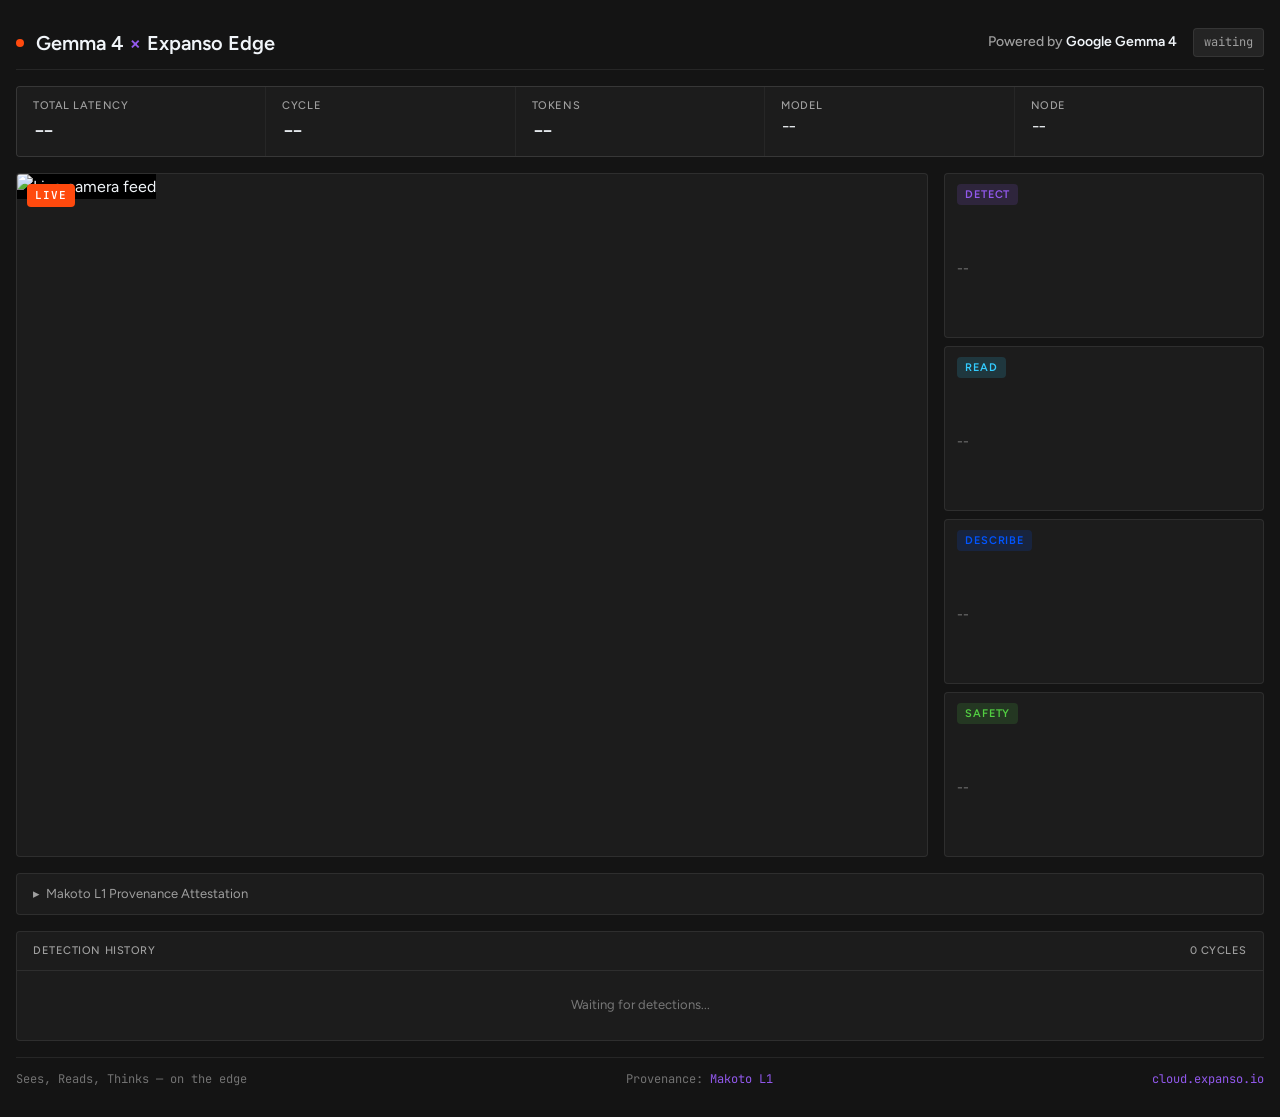
==== web/static/index.html @ 95960b2f "Restore 300ms frontend refresh — server-side 2 FPS is the throttle" ====
<!DOCTYPE html>
<html lang="en">
<head>
  <meta charset="UTF-8">
  <meta name="viewport" content="width=device-width, initial-scale=1.0">
  <title>Gemma 4 × Expanso Edge</title>
  <link rel="preconnect" href="https://fonts.googleapis.com">
  <link rel="preconnect" href="https://fonts.gstatic.com" crossorigin>
  <link href="https://fonts.googleapis.com/css2?family=Figtree:wght@400;500;600&family=JetBrains+Mono:wght@400;500&display=swap" rel="stylesheet" media="print" onload="this.media='all'">
  <style>
    *, *::before, *::after { box-sizing: border-box; margin: 0; padding: 0; }

    :root {
      --bg-base: #141414;
      --bg-surface: #1c1c1c;
      --bg-elevated: #242424;
      --border: rgba(255,255,255,0.08);
      --border-active: rgba(255,255,255,0.15);
      --text-primary: #f1f5f9;
      --text-secondary: #9f9f9f;
      --text-dim: rgba(255,255,255,0.4);
      --violet: #9259ED;
      --violet-dim: rgba(146,89,237,0.15);
      --blue: #0055FF;
      --blue-dim: rgba(0,85,255,0.15);
      --ice: #33CCFF;
      --ice-dim: rgba(51,204,255,0.15);
      --green: #52CD42;
      --green-dim: rgba(82,205,66,0.15);
      --red: #FF4A0E;
      --red-dim: rgba(255,74,14,0.15);
      --orange: #ff9f0a;
      --radius: 4px;
      --font-sans: 'Figtree', system-ui, sans-serif;
      --font-mono: 'JetBrains Mono', ui-monospace, monospace;
    }

    html { font-size: 16px; }
    body {
      font-family: var(--font-sans);
      background: var(--bg-base);
      color: var(--text-primary);
      line-height: 1.6;
      min-height: 100vh;
    }

    .shell {
      max-width: 1280px;
      margin: 0 auto;
      padding: 16px;
    }

    /* ── Header ────────────────────────── */
    .header {
      display: flex;
      align-items: center;
      justify-content: space-between;
      padding: 12px 0;
      border-bottom: 1px solid var(--border);
      margin-bottom: 16px;
    }

    .header-left {
      display: flex;
      align-items: center;
      gap: 12px;
    }

    .status-dot {
      width: 8px;
      height: 8px;
      border-radius: 50%;
      background: var(--text-dim);
      flex-shrink: 0;
    }
    .status-dot.active { background: var(--green); }
    .status-dot.error { background: var(--red); }

    .header-left h1 {
      font-size: 20px;
      font-weight: 600;
      line-height: 1.3;
    }
    .header-left h1 span { color: var(--violet); }

    .header-right {
      display: flex;
      align-items: center;
      gap: 16px;
    }

    .gemma-brand {
      font-family: var(--font-sans);
      font-size: 14px;
      font-weight: 500;
      color: var(--text-secondary);
    }
    .gemma-brand strong {
      color: var(--text-primary);
      font-weight: 600;
    }

    .cycle-badge {
      font-family: var(--font-mono);
      font-size: 12px;
      color: var(--text-secondary);
      background: var(--bg-elevated);
      padding: 4px 10px;
      border-radius: var(--radius);
      border: 1px solid var(--border);
    }

    /* ── Metrics Bar ───────────────────── */
    .metrics {
      display: grid;
      grid-template-columns: repeat(5, 1fr);
      gap: 1px;
      background: var(--border);
      border: 1px solid var(--border);
      border-radius: var(--radius);
      margin-bottom: 16px;
      overflow: hidden;
    }

    .metric {
      background: var(--bg-surface);
      padding: 10px 16px;
    }

    .metric-label {
      font-size: 11px;
      font-weight: 500;
      text-transform: uppercase;
      letter-spacing: 0.05em;
      color: var(--text-secondary);
      margin-bottom: 2px;
    }

    .metric-value {
      font-family: var(--font-mono);
      font-size: 18px;
      font-weight: 500;
      color: var(--text-primary);
    }

    /* ── Live View ──────────────────────── */
    .live-view {
      display: grid;
      grid-template-columns: 1fr 320px;
      gap: 16px;
    }

    @media (max-width: 900px) {
      .live-view { grid-template-columns: 1fr; }
    }

    .live-camera {
      position: relative;
      background: var(--bg-surface);
      border: 1px solid var(--border);
      border-radius: var(--radius);
      overflow: hidden;
      aspect-ratio: 4/3;
    }

    .live-camera img {
      width: 100%;
      height: 100%;
      object-fit: contain;
      background: #000;
    }

    .live-badge {
      position: absolute;
      top: 10px;
      left: 10px;
      font-family: var(--font-mono);
      font-size: 11px;
      font-weight: 600;
      letter-spacing: 0.08em;
      padding: 3px 8px;
      border-radius: var(--radius);
      background: var(--red);
      color: #fff;
      animation: pulse-rec 1.5s ease-in-out infinite;
    }

    .overlay-strip {
      display: flex;
      flex-direction: column;
      gap: 8px;
    }

    .overlay-card {
      background: var(--bg-surface);
      border: 1px solid var(--border);
      border-radius: var(--radius);
      padding: 10px 12px;
      transition: border-color 100ms;
      flex: 1;
      min-height: 0;
      display: flex;
      flex-direction: column;
    }
    .overlay-card.fresh { border-color: var(--border-active); }

    .overlay-header {
      display: flex;
      align-items: center;
      justify-content: space-between;
      margin-bottom: 6px;
    }

    .overlay-body {
      flex: 1;
      display: flex;
      align-items: center;
      overflow: hidden;
    }

    @media (max-width: 768px) {
      .metrics { grid-template-columns: repeat(3, 1fr); }
    }

    .mode-tag {
      font-size: 11px;
      font-weight: 600;
      text-transform: uppercase;
      letter-spacing: 0.08em;
      padding: 2px 8px;
      border-radius: var(--radius);
    }
    .mode-tag.detect { background: var(--violet-dim); color: var(--violet); }
    .mode-tag.read { background: var(--ice-dim); color: var(--ice); }
    .mode-tag.describe { background: var(--blue-dim); color: var(--blue); }
    .mode-tag.safety-safe { background: var(--green-dim); color: var(--green); }
    .mode-tag.safety-alert { background: var(--red-dim); color: var(--red); }

    .mode-meta {
      font-family: var(--font-mono);
      font-size: 11px;
      color: var(--text-dim);
    }

    .mode-card-body {
      padding: 16px;
      min-height: 100px;
      display: flex;
      flex-direction: column;
      justify-content: center;
    }

    /* ── DETECT card ───────────────────── */
    .label-badges {
      display: flex;
      flex-wrap: wrap;
      gap: 8px;
    }
    .label-badge {
      font-family: var(--font-mono);
      font-size: 14px;
      font-weight: 500;
      padding: 4px 12px;
      border-radius: var(--radius);
      background: var(--violet-dim);
      color: var(--violet);
    }

    /* ── READ card ─────────────────────── */
    .read-text {
      font-family: var(--font-mono);
      font-size: 18px;
      font-weight: 500;
      line-height: 1.6;
      color: var(--ice);
    }
    .read-text .line {
      display: block;
      padding: 2px 0;
    }

    /* ── DESCRIBE card ─────────────────── */
    .describe-text {
      font-size: 18px;
      font-weight: 400;
      line-height: 1.6;
      color: var(--text-primary);
    }

    /* ── SAFETY card ───────────────────── */
    .safety-indicator {
      text-align: center;
    }

    .safety-status {
      font-size: 28px;
      font-weight: 600;
      letter-spacing: 0.05em;
      margin-bottom: 12px;
    }
    .safety-status.safe { color: var(--green); }
    .safety-status.alert { color: var(--red); }

    .risk-meter {
      display: flex;
      gap: 4px;
      justify-content: center;
      margin-bottom: 8px;
    }
    .risk-segment {
      width: 40px;
      height: 8px;
      border-radius: 2px;
      background: var(--bg-elevated);
    }
    .risk-segment.filled-1 { background: var(--green); }
    .risk-segment.filled-2 { background: #8cd442; }
    .risk-segment.filled-3 { background: var(--orange); }
    .risk-segment.filled-4 { background: #ff6a0e; }
    .risk-segment.filled-5 { background: var(--red); }

    .safety-detail {
      font-size: 13px;
      color: var(--text-secondary);
      margin-top: 4px;
    }

    /* ── Skeleton Loading ──────────────── */
    .skeleton {
      background: var(--bg-elevated);
      border-radius: var(--radius);
      animation: pulse 1.5s ease-in-out infinite;
    }
    @keyframes pulse {
      0%, 100% { opacity: 0.4; }
      50% { opacity: 0.8; }
    }
    .skeleton-line { height: 14px; margin-bottom: 8px; }
    .skeleton-line.w60 { width: 60%; }
    .skeleton-line.w80 { width: 80%; }
    .skeleton-line.w40 { width: 40%; }

    .placeholder-text {
      color: var(--text-dim);
      font-size: 14px;
    }

    /* ── Attestation ───────────────────── */
    .attestation-bar {
      margin-top: 16px;
      background: var(--bg-surface);
      border: 1px solid var(--border);
      border-radius: var(--radius);
      overflow: hidden;
    }
    .attestation-toggle {
      font-size: 13px;
      color: var(--text-secondary);
      cursor: pointer;
      padding: 10px 16px;
      display: flex;
      align-items: center;
      gap: 6px;
      user-select: none;
    }
    .attestation-toggle:hover { color: var(--text-primary); }
    .attestation-toggle .arrow { transition: transform 100ms; }
    .attestation-toggle.open .arrow { transform: rotate(90deg); }

    .attestation-body {
      display: none;
      border-top: 1px solid var(--border);
    }
    .attestation-body.open { display: block; }

    .json-output {
      font-family: var(--font-mono);
      font-size: 12px;
      line-height: 1.5;
      color: var(--text-primary);
      white-space: pre-wrap;
      word-break: break-all;
      overflow: hidden;
      padding: 12px 16px;
    }
    .json-output .key { color: var(--ice); }
    .json-output .string { color: var(--green); }
    .json-output .number { color: var(--orange); }
    .json-output .boolean { color: var(--violet); }
    .json-output .null { color: var(--text-dim); }

    /* ── History ────────────────────────── */
    .history { margin-top: 16px; }
    .history-card {
      background: var(--bg-surface);
      border: 1px solid var(--border);
      border-radius: var(--radius);
      overflow: hidden;
    }
    .history-header {
      display: flex; align-items: center; justify-content: space-between;
      padding: 10px 16px; border-bottom: 1px solid var(--border);
    }
    .history-header span {
      font-size: 11px; font-weight: 500; text-transform: uppercase;
      letter-spacing: 0.05em; color: var(--text-secondary);
    }
    .history-list { overflow: hidden; }
    .history-row {
      display: grid; grid-template-columns: 80px 1fr 1fr 80px;
      gap: 8px; padding: 8px 16px; border-bottom: 1px solid var(--border);
      font-family: var(--font-mono); font-size: 12px; align-items: center;
    }
    .history-row:hover { background: var(--bg-elevated); }
    .history-row .time { color: var(--text-dim); }
    .history-row .labels { color: var(--violet); }
    .history-row .desc { color: var(--text-secondary); overflow: hidden; text-overflow: ellipsis; white-space: nowrap; }
    .history-row .ms { color: var(--text-dim); text-align: right; }
    .history-empty { padding: 24px; text-align: center; color: var(--text-dim); font-size: 13px; }

    /* ── Footer ─────────────────────────── */
    .footer {
      padding: 12px 0;
      margin-top: 16px;
      border-top: 1px solid var(--border);
      display: flex;
      justify-content: space-between;
      align-items: center;
      font-size: 12px;
      color: var(--text-dim);
      font-family: var(--font-mono);
    }
    .footer a {
      color: var(--violet);
      text-decoration: none;
    }
    .footer a:hover { text-decoration: underline; }
  </style>
</head>
<body>
  <div class="shell">

    <!-- Header -->
    <header class="header">
      <div class="header-left">
        <div class="status-dot" id="statusDot"></div>
        <h1>Gemma 4 <span>×</span> Expanso Edge</h1>
      </div>
      <div class="header-right">
        <span class="gemma-brand">Powered by <strong>Google Gemma 4</strong></span>
        <span class="cycle-badge" id="cycleBadge">waiting</span>
      </div>
    </header>

    <!-- Metrics Bar -->
    <div class="metrics">
      <div class="metric">
        <div class="metric-label">Total Latency</div>
        <div class="metric-value" id="metricTotal">--</div>
      </div>
      <div class="metric">
        <div class="metric-label">Cycle</div>
        <div class="metric-value" id="metricCycle">--</div>
      </div>
      <div class="metric">
        <div class="metric-label">Tokens</div>
        <div class="metric-value" id="metricTokens">--</div>
      </div>
      <div class="metric">
        <div class="metric-label">Model</div>
        <div class="metric-value" id="metricModel" style="font-size:13px">--</div>
      </div>
      <div class="metric">
        <div class="metric-label">Node</div>
        <div class="metric-value" id="metricNode" style="font-size:13px">--</div>
      </div>
    </div>

    <!-- Live View: Camera + Overlay -->
    <div class="live-view">
      <div class="live-camera">
        <img id="liveImg" alt="Live camera feed" src="/api/snapshot">
        <div class="live-badge">LIVE</div>
      </div>
      <div class="overlay-strip">
        <div class="overlay-card" id="cardDetect">
          <div class="overlay-header"><span class="mode-tag detect">Detect</span> <span class="mode-meta" id="metaDetect"></span></div>
          <div class="overlay-body" id="bodyDetect"><span class="placeholder-text">--</span></div>
        </div>
        <div class="overlay-card" id="cardRead">
          <div class="overlay-header"><span class="mode-tag read">Read</span> <span class="mode-meta" id="metaRead"></span></div>
          <div class="overlay-body" id="bodyRead"><span class="placeholder-text">--</span></div>
        </div>
        <div class="overlay-card" id="cardDescribe">
          <div class="overlay-header"><span class="mode-tag describe">Describe</span> <span class="mode-meta" id="metaDescribe"></span></div>
          <div class="overlay-body" id="bodyDescribe"><span class="placeholder-text">--</span></div>
        </div>
        <div class="overlay-card" id="cardSafety">
          <div class="overlay-header"><span class="mode-tag safety-safe" id="tagSafety">Safety</span> <span class="mode-meta" id="metaSafety"></span></div>
          <div class="overlay-body" id="bodySafety"><span class="placeholder-text">--</span></div>
        </div>
      </div>
    </div>

    <!-- Attestation -->
    <div class="attestation-bar">
      <div class="attestation-toggle" id="attestationToggle" onclick="toggleAttestation()">
        <span class="arrow">▸</span> Makoto L1 Provenance Attestation
      </div>
      <div class="attestation-body" id="attestationBody">
        <div class="json-output" id="attestationJson"></div>
      </div>
    </div>

    <!-- History -->
    <div class="history">
      <div class="history-card">
        <div class="history-header">
          <span>Detection History</span>
          <span id="historyCount">0 cycles</span>
        </div>
        <div class="history-list" id="historyList">
          <div class="history-empty">Waiting for detections...</div>
        </div>
      </div>
    </div>

    <!-- Footer -->
    <footer class="footer">
      <span>Sees, Reads, Thinks — on the edge</span>
      <span>Provenance: <a href="https://usemakoto.dev" target="_blank">Makoto L1</a></span>
      <span><a href="https://cloud.expanso.io" target="_blank">cloud.expanso.io</a></span>
    </footer>

  </div>

  <script>
    let cycleCount = 0;

    // ── SSE Connection ─────────────────────
    function connectSSE() {
      const es = new EventSource('/api/stream');

      es.onopen = () => {
        document.getElementById('statusDot').className = 'status-dot active';
      };

      es.onmessage = (e) => {
        try {
          const d = JSON.parse(e.data);
          if (d.mode === 'multi') handleMultiDetection(d);
        } catch (err) {
          console.error('Parse error:', err);
        }
      };

      es.onerror = () => {
        document.getElementById('statusDot').className = 'status-dot error';
        setTimeout(connectSSE, 3000);
      };
    }

    // ── Handle Multi-Modal Detection ───────
    function handleMultiDetection(d) {
      cycleCount++;

      // Metrics
      const totalSec = d.total_ms ? (d.total_ms / 1000).toFixed(1) + 's' : '--';
      document.getElementById('metricTotal').textContent = totalSec;
      document.getElementById('metricCycle').textContent = cycleCount;
      document.getElementById('metricTokens').textContent = d.total_tokens || '--';
      document.getElementById('metricModel').textContent = d.model || '--';
      document.getElementById('metricNode').textContent = d.node_id || '--';
      document.getElementById('cycleBadge').textContent = 'cycle ' + cycleCount;

      // DETECT card
      if (d.detect) {
        const labels = d.detect.labels || [];
        const el = document.getElementById('bodyDetect');
        if (labels.length > 0) {
          el.innerHTML = '<div class="label-badges">' +
            labels.map(l => '<span class="label-badge">' + esc(l) + '</span>').join('') +
            '</div>';
        } else {
          el.innerHTML = '<span class="placeholder-text">No objects detected</span>';
        }
        document.getElementById('metaDetect').textContent =
          (d.detect.ms / 1000).toFixed(1) + 's · ' + d.detect.tokens + ' tok';
        flash('cardDetect');
      }

      // READ card
      if (d.read_text) {
        const text = d.read_text.text || '';
        const el = document.getElementById('bodyRead');
        if (text && text.toLowerCase() !== 'none' && text.trim().length > 0) {
          const lines = text.split(',').map(t => t.trim()).filter(t => t.length > 0);
          el.innerHTML = '<div class="read-text">' +
            lines.map(l => '<span class="line">' + esc(l) + '</span>').join('') +
            '</div>';
        } else {
          el.innerHTML = '<span class="placeholder-text">No text detected</span>';
        }
        document.getElementById('metaRead').textContent =
          (d.read_text.ms / 1000).toFixed(1) + 's · ' + d.read_text.tokens + ' tok';
        flash('cardRead');
      }

      // DESCRIBE card
      if (d.describe) {
        const summary = d.describe.summary || '';
        const el = document.getElementById('bodyDescribe');
        if (summary.trim().length > 0) {
          el.innerHTML = '<div class="describe-text">' + esc(summary) + '</div>';
        } else {
          el.innerHTML = '<span class="placeholder-text">No description</span>';
        }
        document.getElementById('metaDescribe').textContent =
          (d.describe.ms / 1000).toFixed(1) + 's · ' + d.describe.tokens + ' tok';
        flash('cardDescribe');
      }

      // SAFETY card
      if (d.safety) {
        const safe = d.safety.safe;
        const risk = d.safety.risk || 1;
        const detail = d.safety.detail || '';
        const el = document.getElementById('bodySafety');
        const tag = document.getElementById('tagSafety');

        tag.className = 'mode-tag ' + (safe ? 'safety-safe' : 'safety-alert');

        let riskMeter = '<div class="risk-meter">';
        for (let i = 1; i <= 5; i++) {
          riskMeter += '<div class="risk-segment' + (i <= risk ? ' filled-' + i : '') + '"></div>';
        }
        riskMeter += '</div>';

        el.innerHTML =
          '<div class="safety-indicator">' +
            '<div class="safety-status ' + (safe ? 'safe' : 'alert') + '">' +
              (safe ? 'SAFE' : 'ALERT') +
            '</div>' +
            riskMeter +
            '<div class="safety-detail">risk: ' + risk + '/5' +
              ((!safe && detail) ? ' — ' + esc(detail) : '') +
            '</div>' +
          '</div>';

        document.getElementById('metaSafety').textContent =
          (d.safety.ms / 1000).toFixed(1) + 's · ' + d.safety.tokens + ' tok';
        flash('cardSafety');
      }

      // Attestation
      if (d.attestation) {
        document.getElementById('attestationJson').innerHTML =
          syntaxHighlight(JSON.stringify(d.attestation, null, 2));
      }

      // History
      addHistory(d);
    }

    function addHistory(d) {
      const list = document.getElementById('historyList');
      if (cycleCount === 1) list.innerHTML = '';

      const time = d.timestamp ? new Date(d.timestamp).toLocaleTimeString() : '--';
      const labels = (d.detect && d.detect.labels) ? d.detect.labels.join(', ') : '--';
      const desc = (d.describe && d.describe.summary) ? d.describe.summary : '--';
      const ms = d.total_ms ? (d.total_ms / 1000).toFixed(1) + 's' : '--';

      const row = document.createElement('div');
      row.className = 'history-row';
      row.innerHTML = '<span class="time">' + time + '</span>' +
        '<span class="labels">' + esc(labels) + '</span>' +
        '<span class="desc">' + esc(desc) + '</span>' +
        '<span class="ms">' + ms + '</span>';
      list.insertBefore(row, list.firstChild);
      while (list.children.length > 20) list.removeChild(list.lastChild);
      document.getElementById('historyCount').textContent = cycleCount + ' cycle' + (cycleCount !== 1 ? 's' : '');
    }

    // ── Helpers ─────────────────────────────
    function esc(s) {
      const d = document.createElement('div');
      d.textContent = s;
      return d.innerHTML;
    }

    function flash(id) {
      const el = document.getElementById(id);
      el.classList.add('fresh');
      setTimeout(() => el.classList.remove('fresh'), 1500);
    }

    function toggleAttestation() {
      document.getElementById('attestationToggle').classList.toggle('open');
      document.getElementById('attestationBody').classList.toggle('open');
    }

    function syntaxHighlight(json) {
      return json.replace(
        /("(\\u[a-zA-Z0-9]{4}|\\[^u]|[^\\"])*"(\s*:)?|\b(true|false|null)\b|-?\d+(?:\.\d*)?(?:[eE][+-]?\d+)?)/g,
        (match) => {
          let cls = 'number';
          if (/^"/.test(match)) {
            cls = /:$/.test(match) ? 'key' : 'string';
          } else if (/true|false/.test(match)) {
            cls = 'boolean';
          } else if (/null/.test(match)) {
            cls = 'null';
          }
          return '<span class="' + cls + '">' + match + '</span>';
        }
      );
    }

    // ── Live Camera Stream ────────────────
    // Use a new Image() to avoid flicker and detect failures
    function refreshLive() {
      const display = document.getElementById('liveImg');
      const tmp = new Image();
      tmp.onload = function() {
        display.src = tmp.src;
      };
      tmp.src = '/api/snapshot?t=' + Date.now();
    }

    // ── Init ───────────────────────────────
    connectSSE();
    setTimeout(() => {
      refreshLive();
      setInterval(refreshLive, 300);
    }, 1000);
  </script>
</body>
</html>
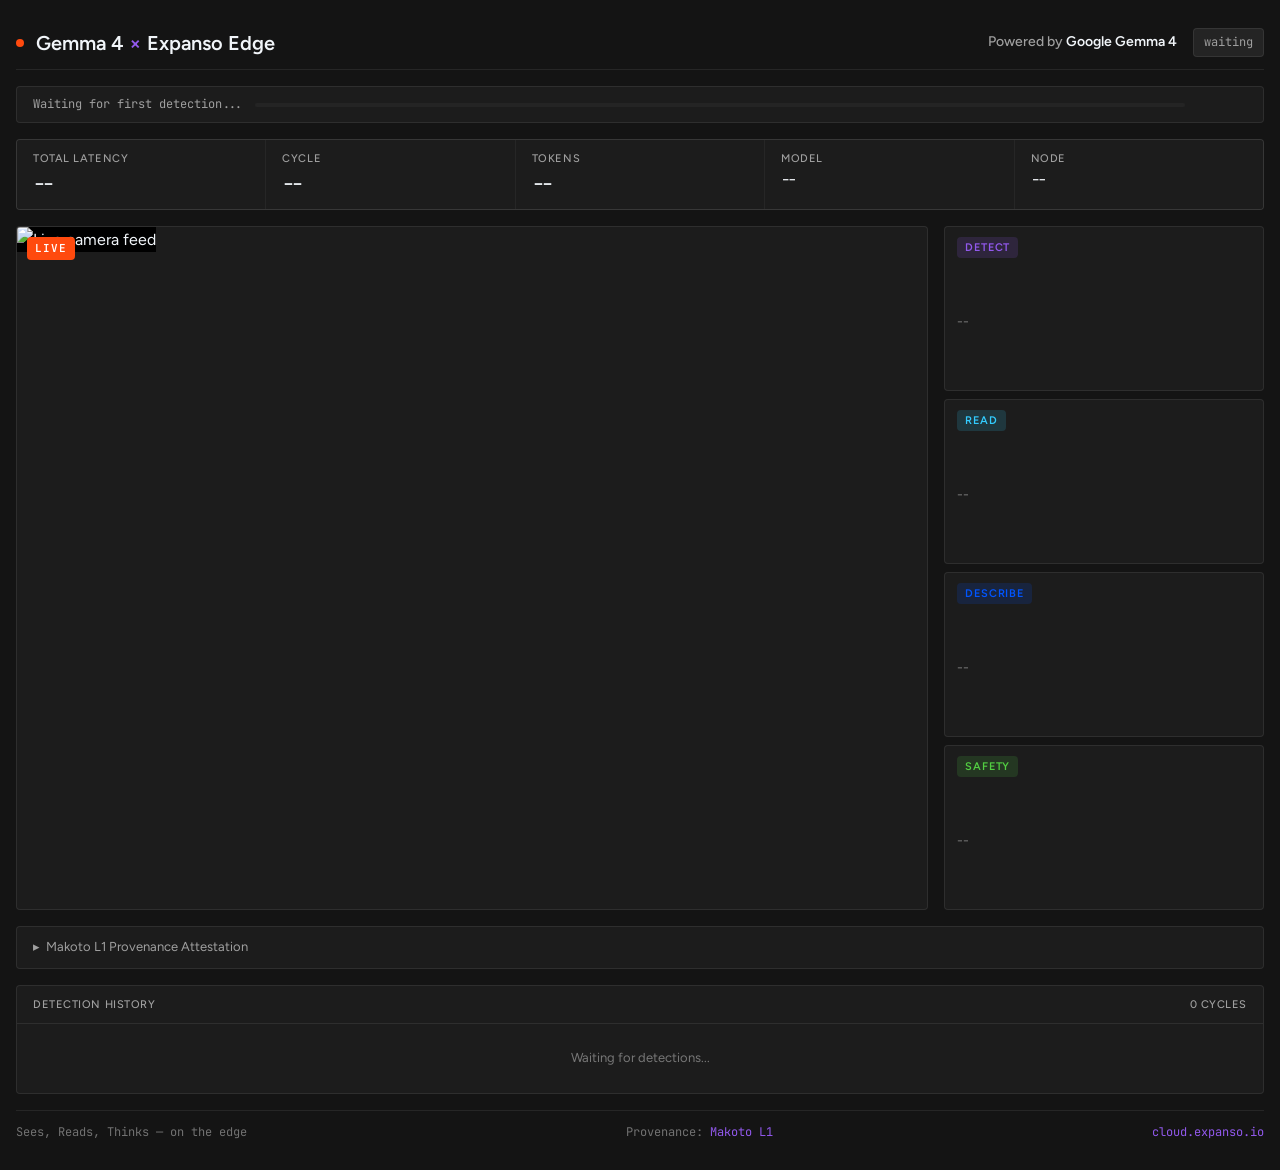
==== commit 128cb898: "Faster cycles (5s default) + countdown timer between Gemma updates" ====
--- a/web/static/index.html
+++ b/web/static/index.html
@@ -110,6 +110,45 @@
       border: 1px solid var(--border);
     }
 
+    /* ── Cycle Timer ───────────────────── */
+    .cycle-timer {
+      display: flex;
+      align-items: center;
+      gap: 12px;
+      padding: 8px 16px;
+      margin-bottom: 16px;
+      background: var(--bg-surface);
+      border: 1px solid var(--border);
+      border-radius: var(--radius);
+      font-family: var(--font-mono);
+      font-size: 12px;
+      color: var(--text-secondary);
+    }
+    .cycle-timer .bar-track {
+      flex: 1;
+      height: 4px;
+      background: var(--bg-elevated);
+      border-radius: 2px;
+      overflow: hidden;
+    }
+    .cycle-timer .bar-fill {
+      height: 100%;
+      background: var(--violet);
+      border-radius: 2px;
+      width: 0%;
+      transition: width 200ms linear;
+    }
+    .cycle-timer .bar-fill.analyzing {
+      background: var(--ice);
+      animation: bar-pulse 0.8s ease-in-out infinite;
+    }
+    @keyframes bar-pulse {
+      0%, 100% { opacity: 0.5; }
+      50% { opacity: 1; }
+    }
+    .cycle-timer .timer-label { min-width: 140px; }
+    .cycle-timer .timer-elapsed { min-width: 50px; text-align: right; color: var(--text-dim); }
+
     /* ── Metrics Bar ───────────────────── */
     .metrics {
       display: grid;
@@ -451,6 +490,13 @@
         <span class="cycle-badge" id="cycleBadge">waiting</span>
       </div>
     </header>
+
+    <!-- Cycle Timer -->
+    <div class="cycle-timer">
+      <span class="timer-label" id="timerLabel">Waiting for first detection...</span>
+      <div class="bar-track"><div class="bar-fill" id="timerBar"></div></div>
+      <span class="timer-elapsed" id="timerElapsed"></span>
+    </div>
 
     <!-- Metrics Bar -->
     <div class="metrics">
@@ -536,6 +582,42 @@
 
   <script>
     let cycleCount = 0;
+    let lastDetectionTime = null;
+    let cycleInterval = 5; // seconds — matches CAPTURE_INTERVAL
+    let timerHandle = null;
+
+    // ── Cycle Timer ────────────────────────
+    function updateTimer() {
+      if (!lastDetectionTime) return;
+      const elapsed = (Date.now() - lastDetectionTime) / 1000;
+      const pct = Math.min((elapsed / cycleInterval) * 100, 100);
+      const bar = document.getElementById('timerBar');
+      const label = document.getElementById('timerLabel');
+      const elapsedEl = document.getElementById('timerElapsed');
+
+      bar.style.width = pct + '%';
+      elapsedEl.textContent = elapsed.toFixed(0) + 's';
+
+      if (pct >= 100) {
+        label.textContent = 'Analyzing with Gemma 4...';
+        bar.classList.add('analyzing');
+        bar.style.width = '100%';
+      } else {
+        label.textContent = 'Next analysis in ' + Math.max(0, (cycleInterval - elapsed)).toFixed(0) + 's';
+        bar.classList.remove('analyzing');
+      }
+    }
+
+    function resetTimer() {
+      lastDetectionTime = Date.now();
+      const bar = document.getElementById('timerBar');
+      bar.style.width = '0%';
+      bar.classList.remove('analyzing');
+      document.getElementById('timerLabel').textContent = 'Next analysis in ' + cycleInterval + 's';
+      document.getElementById('timerElapsed').textContent = '0s';
+    }
+
+    setInterval(updateTimer, 200);
 
     // ── SSE Connection ─────────────────────
     function connectSSE() {
@@ -563,6 +645,7 @@
     // ── Handle Multi-Modal Detection ───────
     function handleMultiDetection(d) {
       cycleCount++;
+      resetTimer();
 
       // Metrics
       const totalSec = d.total_ms ? (d.total_ms / 1000).toFixed(1) + 's' : '--';
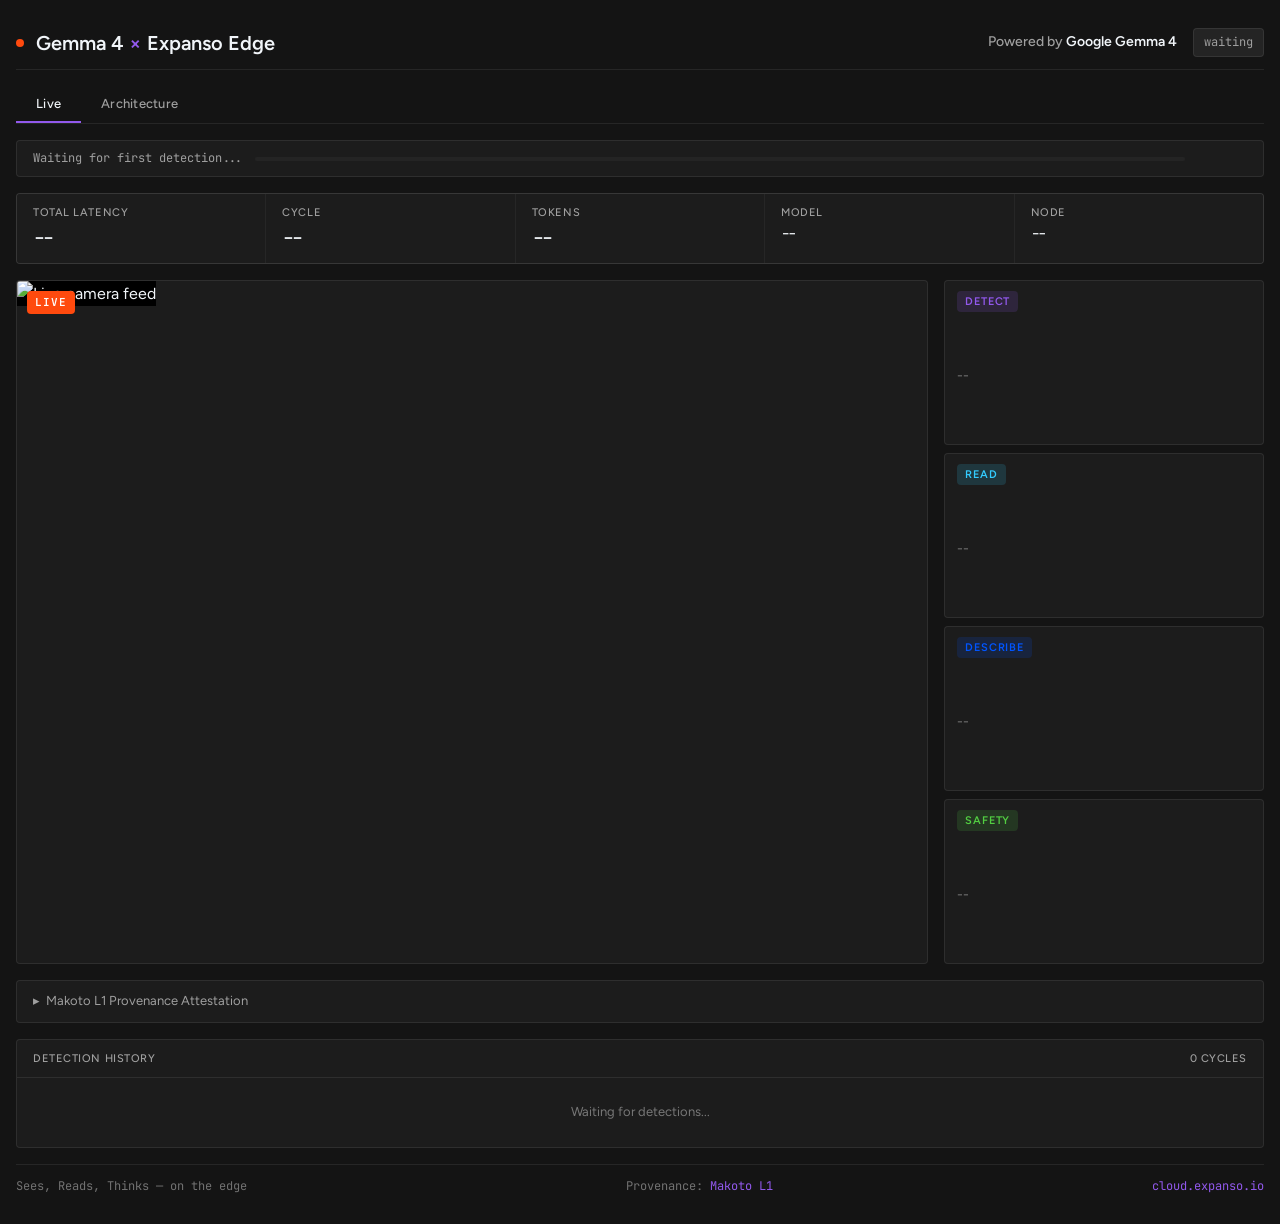
==== commit 939a07c1: "Clean up repo for open-source: rewrite README, fix tests, add LICENSE - Rewrite README to match curr" ====
--- a/web/static/index.html
+++ b/web/static/index.html
@@ -457,6 +457,204 @@
     .history-row .ms { color: var(--text-dim); text-align: right; }
     .history-empty { padding: 24px; text-align: center; color: var(--text-dim); font-size: 13px; }
 
+    /* ── Tabs ──────────────────────────── */
+    .tab-bar {
+      display: flex;
+      gap: 0;
+      border-bottom: 1px solid var(--border);
+      margin-bottom: 16px;
+    }
+    .tab-btn {
+      font-family: var(--font-sans);
+      font-size: 13px;
+      font-weight: 500;
+      letter-spacing: 0.02em;
+      color: var(--text-secondary);
+      background: none;
+      border: none;
+      padding: 10px 20px;
+      cursor: pointer;
+      border-bottom: 2px solid transparent;
+      transition: color 100ms, border-color 100ms;
+    }
+    .tab-btn:hover { color: var(--text-primary); }
+    .tab-btn.active {
+      color: var(--text-primary);
+      border-bottom-color: var(--violet);
+    }
+    .tab-content { display: none; }
+    .tab-content.active { display: block; }
+
+    /* ── Architecture Tab ──────────────── */
+    .arch-hero {
+      text-align: center;
+      padding: 48px 0 32px;
+    }
+    .arch-hero h2 {
+      font-size: 32px;
+      font-weight: 600;
+      line-height: 1.2;
+      margin-bottom: 8px;
+    }
+    .arch-hero h2 .gemma { color: #4285F4; }
+    .arch-hero h2 .edge { color: var(--violet); }
+    .arch-hero p {
+      font-size: 15px;
+      color: var(--text-secondary);
+      max-width: 560px;
+      margin: 0 auto;
+    }
+
+    .arch-flow {
+      display: grid;
+      grid-template-columns: 1fr auto 1fr auto 1fr auto 1fr;
+      align-items: center;
+      gap: 0;
+      padding: 32px 0;
+      max-width: 960px;
+      margin: 0 auto;
+    }
+
+    .arch-node {
+      background: var(--bg-surface);
+      border: 1px solid var(--border);
+      border-radius: 6px;
+      padding: 20px 16px;
+      text-align: center;
+      position: relative;
+    }
+    .arch-node.highlight {
+      border-color: rgba(66,133,244,0.4);
+      background: linear-gradient(180deg, rgba(66,133,244,0.06) 0%, var(--bg-surface) 100%);
+    }
+
+    .arch-node-icon {
+      font-size: 24px;
+      margin-bottom: 8px;
+      display: block;
+    }
+    .arch-node-title {
+      font-size: 14px;
+      font-weight: 600;
+      margin-bottom: 4px;
+    }
+    .arch-node.highlight .arch-node-title { color: #4285F4; }
+    .arch-node-sub {
+      font-size: 11px;
+      font-family: var(--font-mono);
+      color: var(--text-dim);
+    }
+
+    .arch-arrow {
+      color: var(--text-dim);
+      font-size: 18px;
+      padding: 0 4px;
+      text-align: center;
+    }
+
+    .arch-details {
+      display: grid;
+      grid-template-columns: 1fr 1fr;
+      gap: 16px;
+      max-width: 960px;
+      margin: 0 auto;
+      padding: 16px 0 32px;
+    }
+    @media (max-width: 700px) {
+      .arch-details { grid-template-columns: 1fr; }
+      .arch-flow { grid-template-columns: 1fr; gap: 8px; }
+      .arch-arrow { transform: rotate(90deg); }
+    }
+
+    .arch-detail-card {
+      background: var(--bg-surface);
+      border: 1px solid var(--border);
+      border-radius: 6px;
+      padding: 20px;
+    }
+    .arch-detail-card h3 {
+      font-size: 14px;
+      font-weight: 600;
+      margin-bottom: 12px;
+      display: flex;
+      align-items: center;
+      gap: 8px;
+    }
+    .arch-detail-card h3 .dot {
+      width: 8px; height: 8px; border-radius: 50%; flex-shrink: 0;
+    }
+
+    .arch-detail-card table {
+      width: 100%;
+      font-size: 12px;
+      font-family: var(--font-mono);
+      border-collapse: collapse;
+    }
+    .arch-detail-card td {
+      padding: 4px 0;
+      border-bottom: 1px solid var(--border);
+    }
+    .arch-detail-card td:first-child {
+      color: var(--text-secondary);
+      width: 40%;
+    }
+    .arch-detail-card td:last-child {
+      color: var(--text-primary);
+    }
+    .arch-detail-card tr:last-child td { border-bottom: none; }
+
+    .arch-modes {
+      max-width: 960px;
+      margin: 0 auto;
+      padding: 0 0 32px;
+    }
+    .arch-modes h3 {
+      font-size: 14px;
+      font-weight: 600;
+      margin-bottom: 12px;
+      color: var(--text-secondary);
+      text-transform: uppercase;
+      letter-spacing: 0.05em;
+    }
+    .arch-mode-grid {
+      display: grid;
+      grid-template-columns: repeat(4, 1fr);
+      gap: 1px;
+      background: var(--border);
+      border: 1px solid var(--border);
+      border-radius: 6px;
+      overflow: hidden;
+    }
+    @media (max-width: 700px) {
+      .arch-mode-grid { grid-template-columns: repeat(2, 1fr); }
+    }
+    .arch-mode {
+      background: var(--bg-surface);
+      padding: 16px;
+    }
+    .arch-mode-name {
+      font-size: 13px;
+      font-weight: 600;
+      margin-bottom: 4px;
+    }
+    .arch-mode-desc {
+      font-size: 11px;
+      color: var(--text-secondary);
+      line-height: 1.5;
+    }
+    .arch-mode-prompt {
+      font-family: var(--font-mono);
+      font-size: 10px;
+      color: var(--text-dim);
+      margin-top: 8px;
+      padding: 6px 8px;
+      background: var(--bg-elevated);
+      border-radius: var(--radius);
+      white-space: nowrap;
+      overflow: hidden;
+      text-overflow: ellipsis;
+    }
+
     /* ── Footer ─────────────────────────── */
     .footer {
       padding: 12px 0;
@@ -490,6 +688,15 @@
         <span class="cycle-badge" id="cycleBadge">waiting</span>
       </div>
     </header>
+
+    <!-- Tabs -->
+    <div class="tab-bar">
+      <button class="tab-btn active" onclick="switchTab('live')">Live</button>
+      <button class="tab-btn" onclick="switchTab('arch')">Architecture</button>
+    </div>
+
+    <!-- ═══ LIVE TAB ═══ -->
+    <div class="tab-content active" id="tab-live">
 
     <!-- Cycle Timer -->
     <div class="cycle-timer">
@@ -570,6 +777,120 @@
         </div>
       </div>
     </div>
+
+    </div><!-- /tab-live -->
+
+    <!-- ═══ ARCHITECTURE TAB ═══ -->
+    <div class="tab-content" id="tab-arch">
+
+      <div class="arch-hero">
+        <h2>One Frame. Four <span class="gemma">Gemma 4</span> Analyses.<br>Shipped by <span class="edge">Expanso Edge</span>.</h2>
+        <p>Every frame passes through four parallel inference modes, gets structured into a typed schema, signed with a provenance attestation, and fanned out to any destination.</p>
+      </div>
+
+      <!-- Pipeline Flow -->
+      <div class="arch-flow">
+        <div class="arch-node">
+          <span class="arch-node-icon">&#9673;</span>
+          <div class="arch-node-title">Camera</div>
+          <div class="arch-node-sub">RTSP / USB</div>
+        </div>
+        <div class="arch-arrow">&rarr;</div>
+        <div class="arch-node">
+          <span class="arch-node-icon">&#9649;</span>
+          <div class="arch-node-title">Expanso Edge</div>
+          <div class="arch-node-sub">pipeline.yaml</div>
+        </div>
+        <div class="arch-arrow">&rarr;</div>
+        <div class="arch-node highlight">
+          <span class="arch-node-icon">&#11042;</span>
+          <div class="arch-node-title">Gemma 4</div>
+          <div class="arch-node-sub">4&times; inference / frame</div>
+        </div>
+        <div class="arch-arrow">&rarr;</div>
+        <div class="arch-node">
+          <span class="arch-node-icon">&#9881;</span>
+          <div class="arch-node-title">Structured Output</div>
+          <div class="arch-node-sub">JSON + Makoto L1</div>
+        </div>
+      </div>
+
+      <!-- Detail Cards -->
+      <div class="arch-details">
+        <div class="arch-detail-card">
+          <h3><span class="dot" style="background:#4285F4"></span> Gemma 4 E2B</h3>
+          <table>
+            <tr><td>Model</td><td>gemma-4-E2B-it Q4_K_M</td></tr>
+            <tr><td>Parameters</td><td>2 billion</td></tr>
+            <tr><td>Quantization</td><td>4-bit (Q4_K_M)</td></tr>
+            <tr><td>Multimodal</td><td>Vision + Language</td></tr>
+            <tr><td>Server</td><td>llama.cpp (OpenAI API)</td></tr>
+            <tr><td>Reasoning</td><td>Disabled (direct output)</td></tr>
+          </table>
+        </div>
+        <div class="arch-detail-card">
+          <h3><span class="dot" style="background:var(--violet)"></span> Expanso Edge</h3>
+          <table>
+            <tr><td>Orchestration</td><td>Single YAML pipeline</td></tr>
+            <tr><td>Deploy</td><td>Expanso Cloud</td></tr>
+            <tr><td>Schema</td><td>Bloblang mapping</td></tr>
+            <tr><td>Integrity</td><td>SHA-256 per frame</td></tr>
+            <tr><td>Provenance</td><td>Makoto L1 / in-toto</td></tr>
+            <tr><td>Outputs</td><td>stdout, JSONL, HTTP, 69+</td></tr>
+          </table>
+        </div>
+        <div class="arch-detail-card">
+          <h3><span class="dot" style="background:var(--green)"></span> Infrastructure</h3>
+          <table>
+            <tr><td>Edge device</td><td>Jetson Orin 8GB / Mac</td></tr>
+            <tr><td>Camera</td><td>Reolink (RTSP H.264)</td></tr>
+            <tr><td>Capture</td><td>OpenCV subprocess</td></tr>
+            <tr><td>Dashboard</td><td>Python HTTP + SSE</td></tr>
+            <tr><td>Cycle time</td><td>~5s (4 inferences)</td></tr>
+            <tr><td>Resolution</td><td>640&times;360 (sub stream)</td></tr>
+          </table>
+        </div>
+        <div class="arch-detail-card">
+          <h3><span class="dot" style="background:var(--ice)"></span> Data Flow</h3>
+          <table>
+            <tr><td>Input</td><td>JPEG frame (base64)</td></tr>
+            <tr><td>Inference</td><td>4&times; sequential</td></tr>
+            <tr><td>Envelope</td><td>Timestamp, node, version</td></tr>
+            <tr><td>Analytics</td><td>Labels, counts, risk</td></tr>
+            <tr><td>Attestation</td><td>in-toto Statement v1</td></tr>
+            <tr><td>Fan-out</td><td>Parallel to all outputs</td></tr>
+          </table>
+        </div>
+      </div>
+
+      <!-- Four Modes -->
+      <div class="arch-modes">
+        <h3>Four inference modes per frame</h3>
+        <div class="arch-mode-grid">
+          <div class="arch-mode">
+            <div class="arch-mode-name" style="color:var(--violet)">Detect</div>
+            <div class="arch-mode-desc">Object classification. Returns CSV labels of visible objects.</div>
+            <div class="arch-mode-prompt">Which are visible? person, box, bottle, sign.</div>
+          </div>
+          <div class="arch-mode">
+            <div class="arch-mode-name" style="color:var(--ice)">Read</div>
+            <div class="arch-mode-desc">OCR and text extraction. Returns all visible text strings.</div>
+            <div class="arch-mode-prompt">Read all text visible in this image.</div>
+          </div>
+          <div class="arch-mode">
+            <div class="arch-mode-name" style="color:var(--blue)">Describe</div>
+            <div class="arch-mode-desc">Scene understanding. One-sentence summary of what's happening.</div>
+            <div class="arch-mode-prompt">Describe this scene in one sentence, 15 words max.</div>
+          </div>
+          <div class="arch-mode">
+            <div class="arch-mode-name" style="color:var(--green)">Safety</div>
+            <div class="arch-mode-desc">Hazard judgment. Binary safe/alert with risk reasoning.</div>
+            <div class="arch-mode-prompt">Is this scene safe? Reply: safe OR alert: [reason].</div>
+          </div>
+        </div>
+      </div>
+
+    </div><!-- /tab-arch -->
 
     <!-- Footer -->
     <footer class="footer">
@@ -811,6 +1132,14 @@
       tmp.src = '/api/snapshot?t=' + Date.now();
     }
 
+    // ── Tab Switching ──────────────────────
+    function switchTab(tab) {
+      document.querySelectorAll('.tab-btn').forEach(b => b.classList.remove('active'));
+      document.querySelectorAll('.tab-content').forEach(c => c.classList.remove('active'));
+      document.querySelector('[onclick="switchTab(\'' + tab + '\')"]').classList.add('active');
+      document.getElementById('tab-' + tab).classList.add('active');
+    }
+
     // ── Init ───────────────────────────────
     connectSSE();
     setTimeout(() => {
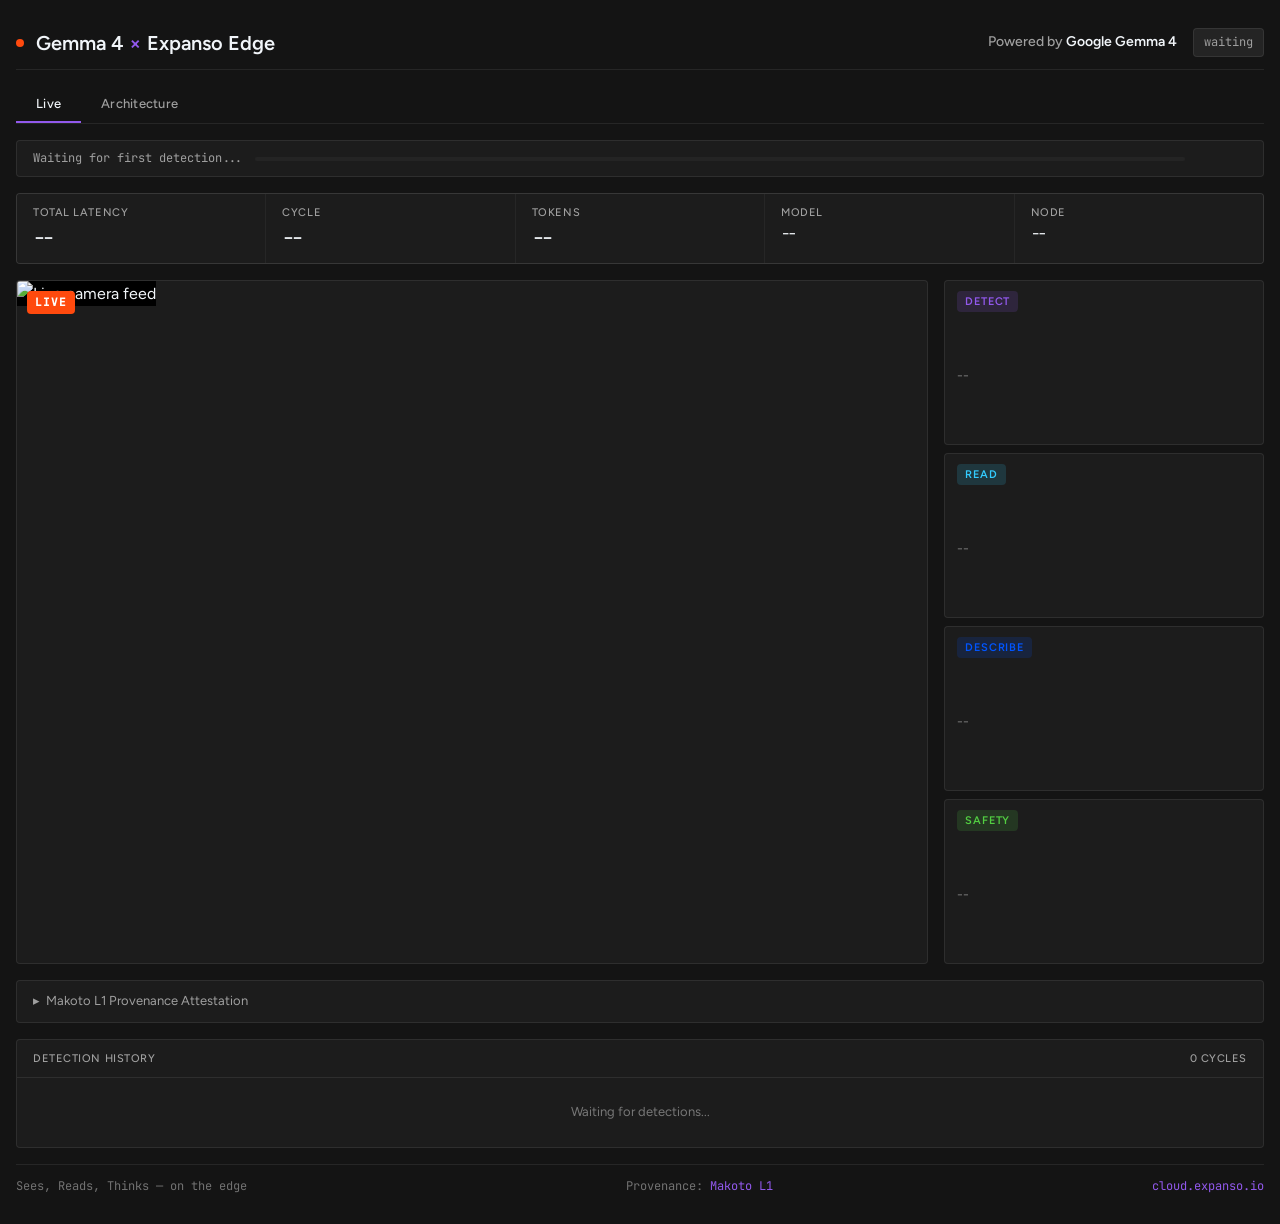
==== commit 76b6aa7d: "Self-host Figtree and JetBrains Mono; snap radii Both faces were fetched from fonts.googleapis.com a" ====
--- a/web/static/index.html
+++ b/web/static/index.html
@@ -4,9 +4,6 @@
   <meta charset="UTF-8">
   <meta name="viewport" content="width=device-width, initial-scale=1.0">
   <title>Gemma 4 × Expanso Edge</title>
-  <link rel="preconnect" href="https://fonts.googleapis.com">
-  <link rel="preconnect" href="https://fonts.gstatic.com" crossorigin>
-  <link href="https://fonts.googleapis.com/css2?family=Figtree:wght@400;500;600&family=JetBrains+Mono:wght@400;500&display=swap" rel="stylesheet" media="print" onload="this.media='all'">
   <style>
     *, *::before, *::after { box-sizing: border-box; margin: 0; padding: 0; }
 
@@ -518,7 +515,7 @@
     .arch-node {
       background: var(--bg-surface);
       border: 1px solid var(--border);
-      border-radius: 6px;
+      border-radius: 4px;
       padding: 20px 16px;
       text-align: center;
       position: relative;
@@ -569,7 +566,7 @@
     .arch-detail-card {
       background: var(--bg-surface);
       border: 1px solid var(--border);
-      border-radius: 6px;
+      border-radius: 4px;
       padding: 20px;
     }
     .arch-detail-card h3 {
@@ -622,7 +619,7 @@
       gap: 1px;
       background: var(--border);
       border: 1px solid var(--border);
-      border-radius: 6px;
+      border-radius: 4px;
       overflow: hidden;
     }
     @media (max-width: 700px) {
@@ -673,6 +670,7 @@
     }
     .footer a:hover { text-decoration: underline; }
   </style>
+  <link rel="stylesheet" href="fonts/fonts.css">
 </head>
 <body>
   <div class="shell">
--- a/web/static/fonts/fonts.css
+++ b/web/static/fonts/fonts.css
@@ -0,0 +1,50 @@
+/* Self-hosted typefaces. Nothing here touches the network at run time.
+ *
+ * These are the same families and weights the demo already used; only the
+ * delivery changed. Fetching them from a CDN meant the demo rendered in
+ * fallback faces whenever the network was slow or captive-portalled, which
+ * on a conference floor is a live-demo failure rather than a style question.
+ *
+ * Latin subset, SIL OFL. url() resolves relative to this file, so any page
+ * can link it at whatever depth it sits.
+ */
+
+@font-face {
+  font-family: "Figtree";
+  font-style: normal;
+  font-weight: 400;
+  font-display: swap;
+  src: url("figtree-400.woff2") format("woff2");
+}
+
+@font-face {
+  font-family: "Figtree";
+  font-style: normal;
+  font-weight: 500;
+  font-display: swap;
+  src: url("figtree-500.woff2") format("woff2");
+}
+
+@font-face {
+  font-family: "Figtree";
+  font-style: normal;
+  font-weight: 600;
+  font-display: swap;
+  src: url("figtree-600.woff2") format("woff2");
+}
+
+@font-face {
+  font-family: "JetBrains Mono";
+  font-style: normal;
+  font-weight: 400;
+  font-display: swap;
+  src: url("jetbrains-mono-400.woff2") format("woff2");
+}
+
+@font-face {
+  font-family: "JetBrains Mono";
+  font-style: normal;
+  font-weight: 500;
+  font-display: swap;
+  src: url("jetbrains-mono-500.woff2") format("woff2");
+}
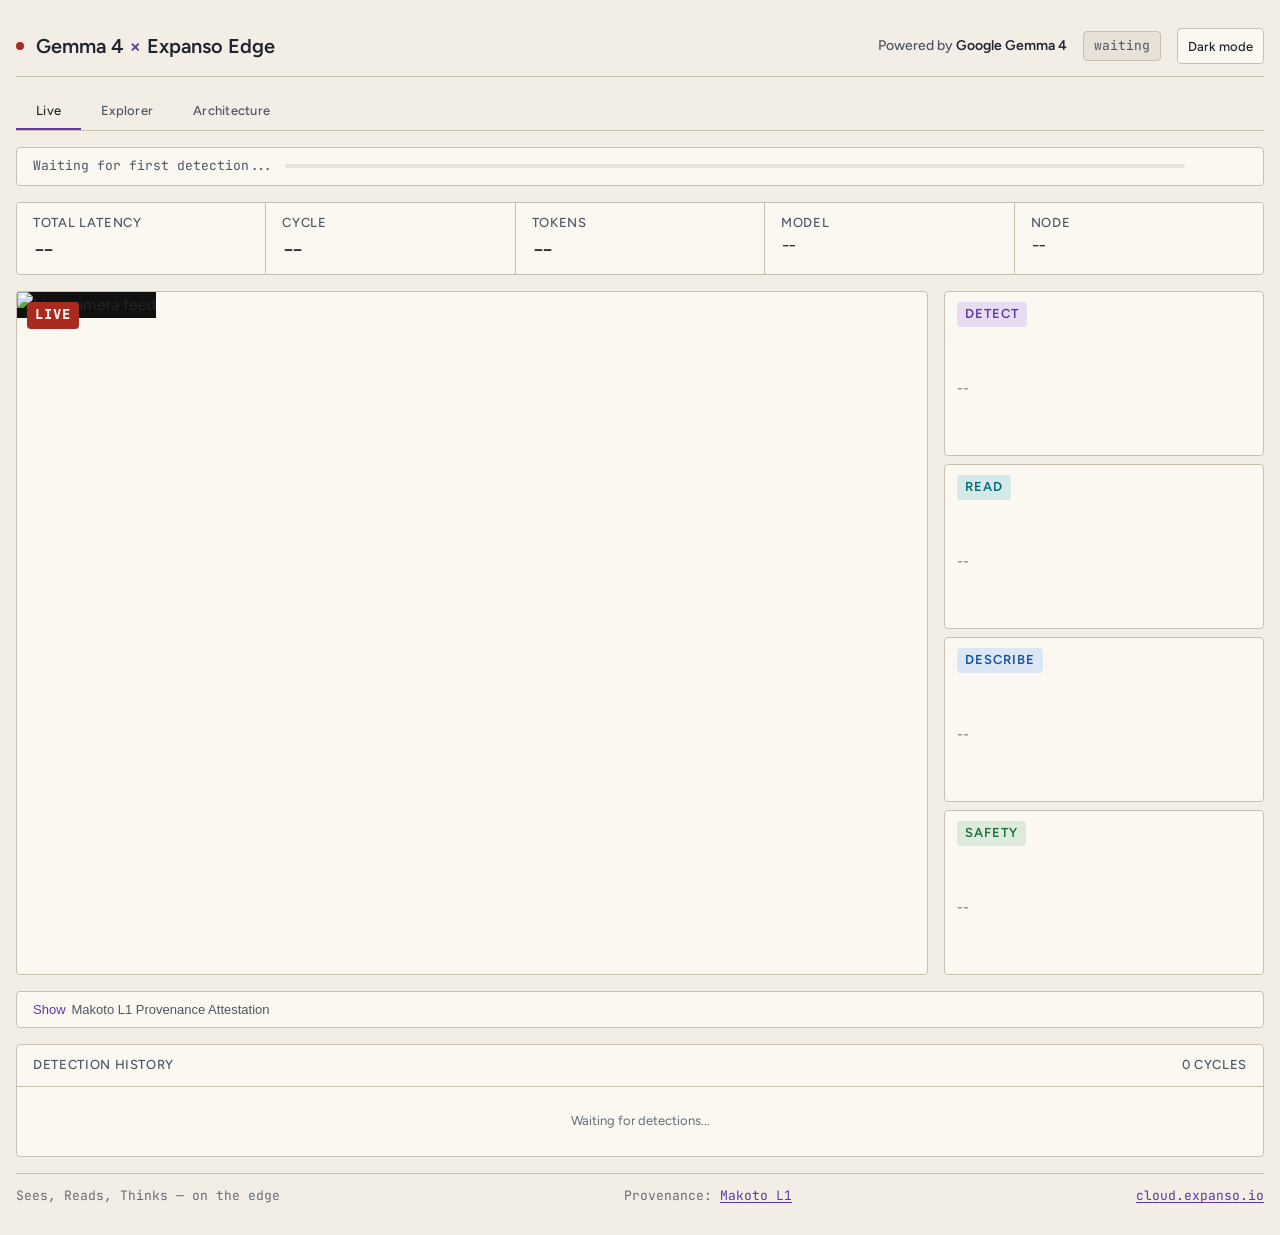
==== commit 287e4a73: "Restore the public explorer and Jetson deployment path" ====
--- a/web/static/index.html
+++ b/web/static/index.html
@@ -8,28 +8,54 @@
     *, *::before, *::after { box-sizing: border-box; margin: 0; padding: 0; }
 
     :root {
-      --bg-base: #141414;
-      --bg-surface: #1c1c1c;
-      --bg-elevated: #242424;
-      --border: rgba(255,255,255,0.08);
-      --border-active: rgba(255,255,255,0.15);
-      --text-primary: #f1f5f9;
-      --text-secondary: #9f9f9f;
-      --text-dim: rgba(255,255,255,0.4);
-      --violet: #9259ED;
-      --violet-dim: rgba(146,89,237,0.15);
-      --blue: #0055FF;
-      --blue-dim: rgba(0,85,255,0.15);
-      --ice: #33CCFF;
-      --ice-dim: rgba(51,204,255,0.15);
-      --green: #52CD42;
-      --green-dim: rgba(82,205,66,0.15);
-      --red: #FF4A0E;
-      --red-dim: rgba(255,74,14,0.15);
-      --orange: #ff9f0a;
+      color-scheme: light;
+      --bg-base: #f2eee6;
+      --bg-surface: #fbf8f2;
+      --bg-elevated: #e7e1d7;
+      --border: #c9c0b2;
+      --border-active: #8d7ca6;
+      --text-primary: #1f252c;
+      --text-secondary: #4d5661;
+      --text-dim: #626d79;
+      --violet: #6237a6;
+      --violet-dim: #e7dcf3;
+      --blue: #154f9e;
+      --blue-dim: #dbe7f5;
+      --ice: #006b76;
+      --ice-dim: #d4e9e8;
+      --green: #216e39;
+      --green-dim: #dcebdc;
+      --red: #a92b20;
+      --red-dim: #f3ddd8;
+      --on-red: #fff7f2;
+      --orange: #925100;
       --radius: 4px;
       --font-sans: 'Figtree', system-ui, sans-serif;
       --font-mono: 'JetBrains Mono', ui-monospace, monospace;
+    }
+
+    html[data-theme="dark"] {
+      color-scheme: dark;
+      --bg-base: #141414;
+      --bg-surface: #1c1c1c;
+      --bg-elevated: #292929;
+      --border: #464646;
+      --border-active: #85709e;
+      --text-primary: #f1f5f9;
+      --text-secondary: #c0c7d1;
+      --text-dim: #9aa4b2;
+      --violet: #b88cff;
+      --violet-dim: #322541;
+      --blue: #78a7ff;
+      --blue-dim: #20344f;
+      --ice: #67d6f4;
+      --ice-dim: #183943;
+      --green: #71d27b;
+      --green-dim: #203b28;
+      --red: #ff8066;
+      --red-dim: #482820;
+      --on-red: #141414;
+      --orange: #ffc266;
     }
 
     html { font-size: 16px; }
@@ -39,6 +65,7 @@
       color: var(--text-primary);
       line-height: 1.6;
       min-height: 100vh;
+      overflow-x: hidden;
     }
 
     .shell {
@@ -86,6 +113,19 @@
       gap: 16px;
     }
 
+    .theme-toggle {
+      min-height: 36px;
+      border: 1px solid var(--border);
+      border-radius: var(--radius);
+      background: var(--bg-surface);
+      color: var(--text-primary);
+      padding: 6px 10px;
+      font: 500 13px var(--font-sans);
+      cursor: pointer;
+    }
+    .theme-toggle:hover,
+    .theme-toggle:focus-visible { border-color: var(--border-active); }
+
     .gemma-brand {
       font-family: var(--font-sans);
       font-size: 14px;
@@ -99,7 +139,7 @@
 
     .cycle-badge {
       font-family: var(--font-mono);
-      font-size: 12px;
+      font-size: 13px;
       color: var(--text-secondary);
       background: var(--bg-elevated);
       padding: 4px 10px;
@@ -118,7 +158,7 @@
       border: 1px solid var(--border);
       border-radius: var(--radius);
       font-family: var(--font-mono);
-      font-size: 12px;
+      font-size: 13px;
       color: var(--text-secondary);
     }
     .cycle-timer .bar-track {
@@ -164,7 +204,7 @@
     }
 
     .metric-label {
-      font-size: 11px;
+      font-size: 13px;
       font-weight: 500;
       text-transform: uppercase;
       letter-spacing: 0.05em;
@@ -203,7 +243,7 @@
       width: 100%;
       height: 100%;
       object-fit: contain;
-      background: #000;
+      background: #101010;
     }
 
     .live-badge {
@@ -211,13 +251,13 @@
       top: 10px;
       left: 10px;
       font-family: var(--font-mono);
-      font-size: 11px;
+      font-size: 13px;
       font-weight: 600;
       letter-spacing: 0.08em;
       padding: 3px 8px;
       border-radius: var(--radius);
       background: var(--red);
-      color: #fff;
+      color: var(--on-red);
       animation: pulse-rec 1.5s ease-in-out infinite;
     }
 
@@ -259,7 +299,7 @@
     }
 
     .mode-tag {
-      font-size: 11px;
+      font-size: 13px;
       font-weight: 600;
       text-transform: uppercase;
       letter-spacing: 0.08em;
@@ -274,7 +314,7 @@
 
     .mode-meta {
       font-family: var(--font-mono);
-      font-size: 11px;
+      font-size: 13px;
       color: var(--text-dim);
     }
 
@@ -390,6 +430,9 @@
       overflow: hidden;
     }
     .attestation-toggle {
+      width: 100%;
+      border: 0;
+      background: transparent;
       font-size: 13px;
       color: var(--text-secondary);
       cursor: pointer;
@@ -400,8 +443,7 @@
       user-select: none;
     }
     .attestation-toggle:hover { color: var(--text-primary); }
-    .attestation-toggle .arrow { transition: transform 100ms; }
-    .attestation-toggle.open .arrow { transform: rotate(90deg); }
+    .attestation-toggle .arrow { color: var(--violet); }
 
     .attestation-body {
       display: none;
@@ -411,7 +453,7 @@
 
     .json-output {
       font-family: var(--font-mono);
-      font-size: 12px;
+      font-size: 13px;
       line-height: 1.5;
       color: var(--text-primary);
       white-space: pre-wrap;
@@ -438,18 +480,19 @@
       padding: 10px 16px; border-bottom: 1px solid var(--border);
     }
     .history-header span {
-      font-size: 11px; font-weight: 500; text-transform: uppercase;
+      font-size: 13px; font-weight: 500; text-transform: uppercase;
       letter-spacing: 0.05em; color: var(--text-secondary);
     }
     .history-list { overflow: hidden; }
     .history-row {
-      display: grid; grid-template-columns: 80px 1fr 1fr 80px;
+      display: grid;
+      grid-template-columns: 80px minmax(0, 1fr) minmax(0, 1.4fr) 80px;
       gap: 8px; padding: 8px 16px; border-bottom: 1px solid var(--border);
-      font-family: var(--font-mono); font-size: 12px; align-items: center;
+      font-family: var(--font-mono); font-size: 13px; align-items: center;
     }
     .history-row:hover { background: var(--bg-elevated); }
     .history-row .time { color: var(--text-dim); }
-    .history-row .labels { color: var(--violet); }
+    .history-row .labels { color: var(--violet); overflow-wrap: anywhere; }
     .history-row .desc { color: var(--text-secondary); overflow: hidden; text-overflow: ellipsis; white-space: nowrap; }
     .history-row .ms { color: var(--text-dim); text-align: right; }
     .history-empty { padding: 24px; text-align: center; color: var(--text-dim); font-size: 13px; }
@@ -457,6 +500,7 @@
     /* ── Tabs ──────────────────────────── */
     .tab-bar {
       display: flex;
+      flex-wrap: wrap;
       gap: 0;
       border-bottom: 1px solid var(--border);
       margin-bottom: 16px;
@@ -482,6 +526,135 @@
     .tab-content { display: none; }
     .tab-content.active { display: block; }
 
+    /* ── Stage Explorer ───────────────────── */
+    .explorer {
+      max-width: 1040px;
+      margin: 0 auto;
+      padding: 32px 0;
+    }
+    .explorer-heading {
+      display: flex;
+      align-items: end;
+      justify-content: space-between;
+      gap: 16px;
+      margin-bottom: 20px;
+    }
+    .explorer-heading h2 {
+      font-size: clamp(24px, 5vw, 34px);
+      line-height: 1.15;
+      margin-bottom: 6px;
+    }
+    .explorer-heading p {
+      color: var(--text-secondary);
+      max-width: 620px;
+    }
+    .explorer-count {
+      color: var(--text-secondary);
+      font: 500 13px var(--font-mono);
+      white-space: nowrap;
+    }
+    .stage-rail {
+      display: flex;
+      gap: 6px;
+      overflow-x: auto;
+      padding: 2px 2px 10px;
+      scrollbar-width: thin;
+    }
+    .stage-dot {
+      min-width: 42px;
+      height: 34px;
+      border: 1px solid var(--border);
+      border-radius: var(--radius);
+      background: var(--bg-surface);
+      color: var(--text-secondary);
+      font: 500 13px var(--font-mono);
+      cursor: pointer;
+    }
+    .stage-dot[aria-current="step"] {
+      background: var(--violet-dim);
+      border-color: var(--violet);
+      color: var(--violet);
+    }
+    .stage-card {
+      border: 1px solid var(--border);
+      border-radius: var(--radius);
+      background: var(--bg-surface);
+      padding: clamp(14px, 3vw, 24px);
+    }
+    .stage-title-row {
+      display: flex;
+      align-items: start;
+      justify-content: space-between;
+      gap: 16px;
+      margin-bottom: 18px;
+    }
+    .stage-title-row h3 { font-size: 20px; margin-bottom: 4px; }
+    .stage-title-row p { color: var(--text-secondary); }
+    .stage-id {
+      color: var(--violet);
+      font: 600 13px var(--font-mono);
+      white-space: nowrap;
+    }
+    .stage-io {
+      display: grid;
+      grid-template-columns: minmax(0, 1fr) minmax(0, 1fr);
+      gap: 12px;
+    }
+    .io-panel {
+      min-width: 0;
+      border: 1px solid var(--border);
+      border-radius: var(--radius);
+      background: var(--bg-base);
+      overflow: hidden;
+    }
+    .io-header {
+      display: flex;
+      align-items: center;
+      justify-content: space-between;
+      gap: 8px;
+      border-bottom: 1px solid var(--border);
+      padding: 8px 10px;
+      color: var(--text-secondary);
+      font: 600 13px var(--font-sans);
+      letter-spacing: 0.05em;
+      text-transform: uppercase;
+    }
+    .io-panel pre {
+      max-width: 100%;
+      overflow: auto;
+      padding: 12px;
+      color: var(--text-primary);
+      font: 13px/1.55 var(--font-mono);
+      white-space: pre-wrap;
+      overflow-wrap: anywhere;
+    }
+    .stage-controls {
+      display: flex;
+      flex-wrap: wrap;
+      align-items: center;
+      gap: 8px;
+      margin-top: 14px;
+    }
+    .stage-action {
+      min-height: 36px;
+      border: 1px solid var(--border);
+      border-radius: var(--radius);
+      background: var(--bg-surface);
+      color: var(--text-primary);
+      padding: 6px 10px;
+      font: 500 13px var(--font-sans);
+      cursor: pointer;
+    }
+    .stage-action:hover,
+    .stage-action:focus-visible { border-color: var(--violet); }
+    .stage-action:disabled { opacity: 0.45; cursor: not-allowed; }
+    .control-status {
+      min-height: 18px;
+      color: var(--green);
+      font: 500 13px var(--font-sans);
+    }
+    .control-status.error { color: var(--red); }
+
     /* ── Architecture Tab ──────────────── */
     .arch-hero {
       text-align: center;
@@ -493,7 +666,7 @@
       line-height: 1.2;
       margin-bottom: 8px;
     }
-    .arch-hero h2 .gemma { color: #4285F4; }
+    .arch-hero h2 .gemma { color: var(--blue); }
     .arch-hero h2 .edge { color: var(--violet); }
     .arch-hero p {
       font-size: 15px;
@@ -522,11 +695,13 @@
     }
     .arch-node.highlight {
       border-color: rgba(66,133,244,0.4);
-      background: linear-gradient(180deg, rgba(66,133,244,0.06) 0%, var(--bg-surface) 100%);
+      background: var(--blue-dim);
     }
 
     .arch-node-icon {
-      font-size: 24px;
+      font: 600 13px var(--font-mono);
+      letter-spacing: 0.08em;
+      color: var(--text-secondary);
       margin-bottom: 8px;
       display: block;
     }
@@ -535,18 +710,19 @@
       font-weight: 600;
       margin-bottom: 4px;
     }
-    .arch-node.highlight .arch-node-title { color: #4285F4; }
+    .arch-node.highlight .arch-node-title { color: var(--blue); }
     .arch-node-sub {
-      font-size: 11px;
+      font-size: 13px;
       font-family: var(--font-mono);
       color: var(--text-dim);
     }
+    .arch-node.highlight .arch-node-sub { color: var(--text-secondary); }
 
     .arch-arrow {
-      color: var(--text-dim);
-      font-size: 18px;
-      padding: 0 4px;
-      text-align: center;
+      width: 28px;
+      height: 1px;
+      background: var(--border-active);
+      margin: 0 4px;
     }
 
     .arch-details {
@@ -560,7 +736,7 @@
     @media (max-width: 700px) {
       .arch-details { grid-template-columns: 1fr; }
       .arch-flow { grid-template-columns: 1fr; gap: 8px; }
-      .arch-arrow { transform: rotate(90deg); }
+      .arch-arrow { width: 1px; height: 18px; margin: 0 auto; }
     }
 
     .arch-detail-card {
@@ -583,7 +759,7 @@
 
     .arch-detail-card table {
       width: 100%;
-      font-size: 12px;
+      font-size: 13px;
       font-family: var(--font-mono);
       border-collapse: collapse;
     }
@@ -597,6 +773,7 @@
     }
     .arch-detail-card td:last-child {
       color: var(--text-primary);
+      overflow-wrap: anywhere;
     }
     .arch-detail-card tr:last-child td { border-bottom: none; }
 
@@ -635,14 +812,14 @@
       margin-bottom: 4px;
     }
     .arch-mode-desc {
-      font-size: 11px;
+      font-size: 13px;
       color: var(--text-secondary);
       line-height: 1.5;
     }
     .arch-mode-prompt {
       font-family: var(--font-mono);
-      font-size: 10px;
-      color: var(--text-dim);
+      font-size: 13px;
+      color: var(--text-secondary);
       margin-top: 8px;
       padding: 6px 8px;
       background: var(--bg-elevated);
@@ -660,15 +837,34 @@
       display: flex;
       justify-content: space-between;
       align-items: center;
-      font-size: 12px;
+      font-size: 13px;
       color: var(--text-dim);
       font-family: var(--font-mono);
     }
     .footer a {
       color: var(--violet);
-      text-decoration: none;
+      text-decoration: underline;
+      text-underline-offset: 2px;
     }
     .footer a:hover { text-decoration: underline; }
+
+    @media (max-width: 560px) {
+      .shell { padding: 12px; }
+      .header { align-items: flex-start; gap: 10px; }
+      .header-right { flex-wrap: wrap; justify-content: flex-end; gap: 8px; }
+      .gemma-brand { display: none; }
+      .metrics { grid-template-columns: repeat(2, minmax(0, 1fr)); }
+      .metric { min-width: 0; padding: 9px 10px; }
+      .metric-value { overflow-wrap: anywhere; }
+      .cycle-timer { flex-wrap: wrap; padding: 8px 10px; }
+      .cycle-timer .timer-label { min-width: 0; width: calc(100% - 62px); }
+      .cycle-timer .bar-track { order: 3; flex-basis: 100%; }
+      .history-row { grid-template-columns: 62px minmax(0, 1fr) 58px; padding: 8px 10px; }
+      .history-row .desc { display: none; }
+      .stage-io { grid-template-columns: 1fr; }
+      .explorer-heading, .stage-title-row { align-items: flex-start; flex-direction: column; }
+      .footer { flex-wrap: wrap; gap: 6px 12px; }
+    }
   </style>
   <link rel="stylesheet" href="fonts/fonts.css">
 </head>
@@ -684,17 +880,27 @@
       <div class="header-right">
         <span class="gemma-brand">Powered by <strong>Google Gemma 4</strong></span>
         <span class="cycle-badge" id="cycleBadge">waiting</span>
+        <button class="theme-toggle" id="themeToggle" type="button">
+          Dark mode
+        </button>
       </div>
     </header>
 
     <!-- Tabs -->
-    <div class="tab-bar">
-      <button class="tab-btn active" onclick="switchTab('live')">Live</button>
-      <button class="tab-btn" onclick="switchTab('arch')">Architecture</button>
+    <div class="tab-bar" role="tablist" aria-label="Demo views">
+      <button class="tab-btn active" id="tab-button-live" role="tab"
+        data-tab="live" aria-controls="tab-live" aria-selected="true">Live</button>
+      <button class="tab-btn" id="tab-button-explorer" role="tab"
+        data-tab="explorer" aria-controls="tab-explorer"
+        aria-selected="false">Explorer</button>
+      <button class="tab-btn" id="tab-button-arch" role="tab"
+        data-tab="arch" aria-controls="tab-arch"
+        aria-selected="false">Architecture</button>
     </div>
 
     <!-- ═══ LIVE TAB ═══ -->
-    <div class="tab-content active" id="tab-live">
+    <div class="tab-content active" id="tab-live" role="tabpanel"
+      aria-labelledby="tab-button-live">
 
     <!-- Cycle Timer -->
     <div class="cycle-timer">
@@ -755,9 +961,10 @@
 
     <!-- Attestation -->
     <div class="attestation-bar">
-      <div class="attestation-toggle" id="attestationToggle" onclick="toggleAttestation()">
-        <span class="arrow">▸</span> Makoto L1 Provenance Attestation
-      </div>
+      <button class="attestation-toggle" id="attestationToggle" type="button"
+        aria-expanded="false" onclick="toggleAttestation()">
+        <span class="arrow">Show</span> Makoto L1 Provenance Attestation
+      </button>
       <div class="attestation-body" id="attestationBody">
         <div class="json-output" id="attestationJson"></div>
       </div>
@@ -778,36 +985,58 @@
 
     </div><!-- /tab-live -->
 
+    <!-- ═══ EXPLORER TAB ═══ -->
+    <div class="tab-content" id="tab-explorer" role="tabpanel"
+      aria-labelledby="tab-button-explorer">
+      <section class="explorer" id="stageExplorer" aria-labelledby="explorerTitle">
+        <div class="explorer-heading">
+          <div>
+            <h2 id="explorerTitle">Trace one frame through the pipeline.</h2>
+            <p>
+              Each page shows the recorded input and output from the bounded
+              Expanso Edge verification run.
+            </p>
+          </div>
+          <span class="explorer-count" id="explorerCount">Loading stages</span>
+        </div>
+        <nav class="stage-rail" id="stageRail" aria-label="Pipeline stages"></nav>
+        <article class="stage-card" id="stageCard" aria-live="polite">
+          <p>Loading the verification record...</p>
+        </article>
+      </section>
+    </div><!-- /tab-explorer -->
+
     <!-- ═══ ARCHITECTURE TAB ═══ -->
-    <div class="tab-content" id="tab-arch">
+    <div class="tab-content" id="tab-arch" role="tabpanel"
+      aria-labelledby="tab-button-arch">
 
       <div class="arch-hero">
         <h2>One Frame. Four <span class="gemma">Gemma 4</span> Analyses.<br>Shipped by <span class="edge">Expanso Edge</span>.</h2>
-        <p>Every frame passes through four parallel inference modes, gets structured into a typed schema, signed with a provenance attestation, and fanned out to any destination.</p>
+        <p>Every frame passes through four sequential inference modes, gets structured into a typed schema, receives a provenance attestation, and fans out to three configured outputs.</p>
       </div>
 
       <!-- Pipeline Flow -->
       <div class="arch-flow">
         <div class="arch-node">
-          <span class="arch-node-icon">&#9673;</span>
+          <span class="arch-node-icon">FRAME</span>
           <div class="arch-node-title">Camera</div>
           <div class="arch-node-sub">RTSP / USB</div>
         </div>
-        <div class="arch-arrow">&rarr;</div>
+        <div class="arch-arrow" aria-hidden="true"></div>
         <div class="arch-node">
-          <span class="arch-node-icon">&#9649;</span>
+          <span class="arch-node-icon">EDGE</span>
           <div class="arch-node-title">Expanso Edge</div>
           <div class="arch-node-sub">pipeline.yaml</div>
         </div>
-        <div class="arch-arrow">&rarr;</div>
+        <div class="arch-arrow" aria-hidden="true"></div>
         <div class="arch-node highlight">
-          <span class="arch-node-icon">&#11042;</span>
+          <span class="arch-node-icon">MODEL</span>
           <div class="arch-node-title">Gemma 4</div>
           <div class="arch-node-sub">4&times; inference / frame</div>
         </div>
-        <div class="arch-arrow">&rarr;</div>
+        <div class="arch-arrow" aria-hidden="true"></div>
         <div class="arch-node">
-          <span class="arch-node-icon">&#9881;</span>
+          <span class="arch-node-icon">JSON</span>
           <div class="arch-node-title">Structured Output</div>
           <div class="arch-node-sub">JSON + Makoto L1</div>
         </div>
@@ -816,7 +1045,7 @@
       <!-- Detail Cards -->
       <div class="arch-details">
         <div class="arch-detail-card">
-          <h3><span class="dot" style="background:#4285F4"></span> Gemma 4 E2B</h3>
+          <h3><span class="dot" style="background:var(--blue)"></span> Gemma 4 E2B</h3>
           <table>
             <tr><td>Model</td><td>gemma-4-E2B-it Q4_K_M</td></tr>
             <tr><td>Parameters</td><td>2 billion</td></tr>
@@ -834,18 +1063,18 @@
             <tr><td>Schema</td><td>Bloblang mapping</td></tr>
             <tr><td>Integrity</td><td>SHA-256 per frame</td></tr>
             <tr><td>Provenance</td><td>Makoto L1 / in-toto</td></tr>
-            <tr><td>Outputs</td><td>stdout, JSONL, HTTP, 69+</td></tr>
+            <tr><td>Outputs</td><td>stdout, JSONL, dashboard HTTP</td></tr>
           </table>
         </div>
         <div class="arch-detail-card">
           <h3><span class="dot" style="background:var(--green)"></span> Infrastructure</h3>
           <table>
             <tr><td>Edge device</td><td>Jetson Orin 8GB / Mac</td></tr>
-            <tr><td>Camera</td><td>Reolink (RTSP H.264)</td></tr>
+            <tr><td>Camera</td><td>RTSP / USB</td></tr>
             <tr><td>Capture</td><td>OpenCV subprocess</td></tr>
             <tr><td>Dashboard</td><td>Python HTTP + SSE</td></tr>
-            <tr><td>Cycle time</td><td>~5s (4 inferences)</td></tr>
-            <tr><td>Resolution</td><td>640&times;360 (sub stream)</td></tr>
+            <tr><td>Run cap</td><td>3 frames by default</td></tr>
+            <tr><td>Resolution</td><td>320&times;240 default capture</td></tr>
           </table>
         </div>
         <div class="arch-detail-card">
@@ -904,6 +1133,37 @@
     let lastDetectionTime = null;
     let cycleInterval = 5; // seconds — matches CAPTURE_INTERVAL
     let timerHandle = null;
+    let explorerStages = [];
+    let explorerIndex = 0;
+    const seenFrames = new Set();
+
+    // ── Theme ──────────────────────────────
+    function setTheme(theme) {
+      const resolved = theme === 'dark' ? 'dark' : 'light';
+      document.documentElement.dataset.theme = resolved;
+      const toggle = document.getElementById('themeToggle');
+      toggle.textContent = resolved === 'dark' ? 'Light mode' : 'Dark mode';
+      toggle.setAttribute('aria-label', 'Switch to ' + toggle.textContent.toLowerCase());
+      try {
+        localStorage.setItem('gemma-theme', resolved);
+      } catch (error) {
+        console.warn('Theme preference was not saved:', error);
+      }
+    }
+
+    function initTheme() {
+      let saved = 'light';
+      try {
+        saved = localStorage.getItem('gemma-theme') || 'light';
+      } catch (error) {
+        console.warn('Theme preference was not read:', error);
+      }
+      setTheme(saved);
+      document.getElementById('themeToggle').addEventListener('click', () => {
+        const next = document.documentElement.dataset.theme === 'dark' ? 'light' : 'dark';
+        setTheme(next);
+      });
+    }
 
     // ── Cycle Timer ────────────────────────
     function updateTimer() {
@@ -957,12 +1217,15 @@
 
       es.onerror = () => {
         document.getElementById('statusDot').className = 'status-dot error';
+        es.close();
         setTimeout(connectSSE, 3000);
       };
     }
 
     // ── Handle Multi-Modal Detection ───────
     function handleMultiDetection(d) {
+      if (d.frame_id && seenFrames.has(d.frame_id)) return;
+      if (d.frame_id) seenFrames.add(d.frame_id);
       cycleCount++;
       resetTimer();
 
@@ -1098,8 +1361,12 @@
     }
 
     function toggleAttestation() {
-      document.getElementById('attestationToggle').classList.toggle('open');
-      document.getElementById('attestationBody').classList.toggle('open');
+      const toggle = document.getElementById('attestationToggle');
+      const body = document.getElementById('attestationBody');
+      const open = body.classList.toggle('open');
+      toggle.classList.toggle('open', open);
+      toggle.setAttribute('aria-expanded', open ? 'true' : 'false');
+      toggle.querySelector('.arrow').textContent = open ? 'Hide' : 'Show';
     }
 
     function syntaxHighlight(json) {
@@ -1130,15 +1397,155 @@
       tmp.src = '/api/snapshot?t=' + Date.now();
     }
 
+    // ── Stage Explorer ─────────────────────
+    async function loadExplorer() {
+      const card = document.getElementById('stageCard');
+      try {
+        const response = await fetch('/static/explorer.json');
+        if (!response.ok) throw new Error('HTTP ' + response.status);
+        const record = await response.json();
+        explorerStages = record.stages;
+        document.getElementById('explorerCount').textContent =
+          explorerStages.length + ' stages · verified ' + record.run_date;
+        renderStageRail();
+        renderStage(0, false);
+      } catch (error) {
+        card.innerHTML = '<p class="control-status error">Explorer failed to load: ' +
+          esc(error.message) + '</p>';
+      }
+    }
+
+    function renderStageRail() {
+      const rail = document.getElementById('stageRail');
+      rail.innerHTML = '';
+      explorerStages.forEach((stage, index) => {
+        const button = document.createElement('button');
+        button.type = 'button';
+        button.className = 'stage-dot';
+        button.textContent = index + 1;
+        button.setAttribute('aria-label', (index + 1) + '. ' + stage.name);
+        button.addEventListener('click', () => renderStage(index));
+        rail.appendChild(button);
+      });
+    }
+
+    function renderStage(index, preserveScroll = true) {
+      if (!explorerStages.length) return;
+      const nextIndex = Math.max(0, Math.min(index, explorerStages.length - 1));
+      const previousScroll = window.scrollY;
+      explorerIndex = nextIndex;
+      const stage = explorerStages[explorerIndex];
+      const card = document.getElementById('stageCard');
+      const inputJson = JSON.stringify(stage.input, null, 2);
+      const outputJson = JSON.stringify(stage.output, null, 2);
+
+      document.querySelectorAll('.stage-dot').forEach((button, buttonIndex) => {
+        if (buttonIndex === explorerIndex) {
+          button.setAttribute('aria-current', 'step');
+        } else {
+          button.removeAttribute('aria-current');
+        }
+      });
+
+      card.innerHTML =
+        '<div class="stage-title-row">' +
+          '<div><h3>' + esc(stage.name) + '</h3><p>' + esc(stage.summary) + '</p></div>' +
+          '<span class="stage-id">' + esc(stage.id) + '</span>' +
+        '</div>' +
+        '<div class="stage-io">' +
+          '<section class="io-panel"><div class="io-header">Input</div>' +
+            '<pre>' + esc(inputJson) + '</pre></section>' +
+          '<section class="io-panel"><div class="io-header">Output</div>' +
+            '<pre>' + esc(outputJson) + '</pre></section>' +
+        '</div>' +
+        '<div class="stage-controls">' +
+          '<button class="stage-action" type="button" data-stage-action="previous"' +
+            (explorerIndex === 0 ? ' disabled' : '') + '>Previous</button>' +
+          '<button class="stage-action" type="button" data-stage-action="next"' +
+            (explorerIndex === explorerStages.length - 1 ? ' disabled' : '') + '>Next</button>' +
+          '<button class="stage-action" type="button" data-stage-action="copy">Copy output</button>' +
+          '<span class="control-status" id="copyStatus" aria-live="polite"></span>' +
+          '<button class="stage-action" type="button" data-stage-action="download">Download stage</button>' +
+          '<span class="control-status" id="downloadStatus" aria-live="polite"></span>' +
+        '</div>';
+
+      card.querySelector('[data-stage-action="previous"]').addEventListener(
+        'click', () => renderStage(explorerIndex - 1)
+      );
+      card.querySelector('[data-stage-action="next"]').addEventListener(
+        'click', () => renderStage(explorerIndex + 1)
+      );
+      card.querySelector('[data-stage-action="copy"]').addEventListener(
+        'click', () => copyStageOutput(outputJson)
+      );
+      card.querySelector('[data-stage-action="download"]').addEventListener(
+        'click', () => downloadStage(stage)
+      );
+
+      if (preserveScroll) window.scrollTo(0, previousScroll);
+    }
+
+    async function copyStageOutput(outputJson) {
+      const status = document.getElementById('copyStatus');
+      status.className = 'control-status';
+      try {
+        await navigator.clipboard.writeText(outputJson);
+        status.textContent = 'Copied';
+      } catch (error) {
+        status.classList.add('error');
+        status.textContent = 'Copy failed';
+      }
+    }
+
+    function downloadStage(stage) {
+      const status = document.getElementById('downloadStatus');
+      status.className = 'control-status';
+      try {
+        const blob = new Blob([JSON.stringify(stage, null, 2) + '\n'], {
+          type: 'application/json'
+        });
+        const url = URL.createObjectURL(blob);
+        const link = document.createElement('a');
+        link.href = url;
+        link.download = 'gemma4-stage-' + stage.id + '.json';
+        link.click();
+        URL.revokeObjectURL(url);
+        status.textContent = 'Download started';
+      } catch (error) {
+        status.classList.add('error');
+        status.textContent = 'Download failed';
+      }
+    }
+
     // ── Tab Switching ──────────────────────
     function switchTab(tab) {
-      document.querySelectorAll('.tab-btn').forEach(b => b.classList.remove('active'));
+      document.querySelectorAll('.tab-btn').forEach(button => {
+        const active = button.dataset.tab === tab;
+        button.classList.toggle('active', active);
+        button.setAttribute('aria-selected', active ? 'true' : 'false');
+      });
       document.querySelectorAll('.tab-content').forEach(c => c.classList.remove('active'));
-      document.querySelector('[onclick="switchTab(\'' + tab + '\')"]').classList.add('active');
       document.getElementById('tab-' + tab).classList.add('active');
     }
 
     // ── Init ───────────────────────────────
+    initTheme();
+    document.querySelectorAll('.tab-btn').forEach(button => {
+      button.addEventListener('click', () => switchTab(button.dataset.tab));
+    });
+    document.addEventListener('keydown', event => {
+      if (!document.getElementById('tab-explorer').classList.contains('active')) return;
+      if (event.target.matches('input, textarea, select')) return;
+      if (event.key === 'ArrowLeft') {
+        event.preventDefault();
+        renderStage(explorerIndex - 1);
+      }
+      if (event.key === 'ArrowRight') {
+        event.preventDefault();
+        renderStage(explorerIndex + 1);
+      }
+    });
+    loadExplorer();
     connectSSE();
     setTimeout(() => {
       refreshLive();
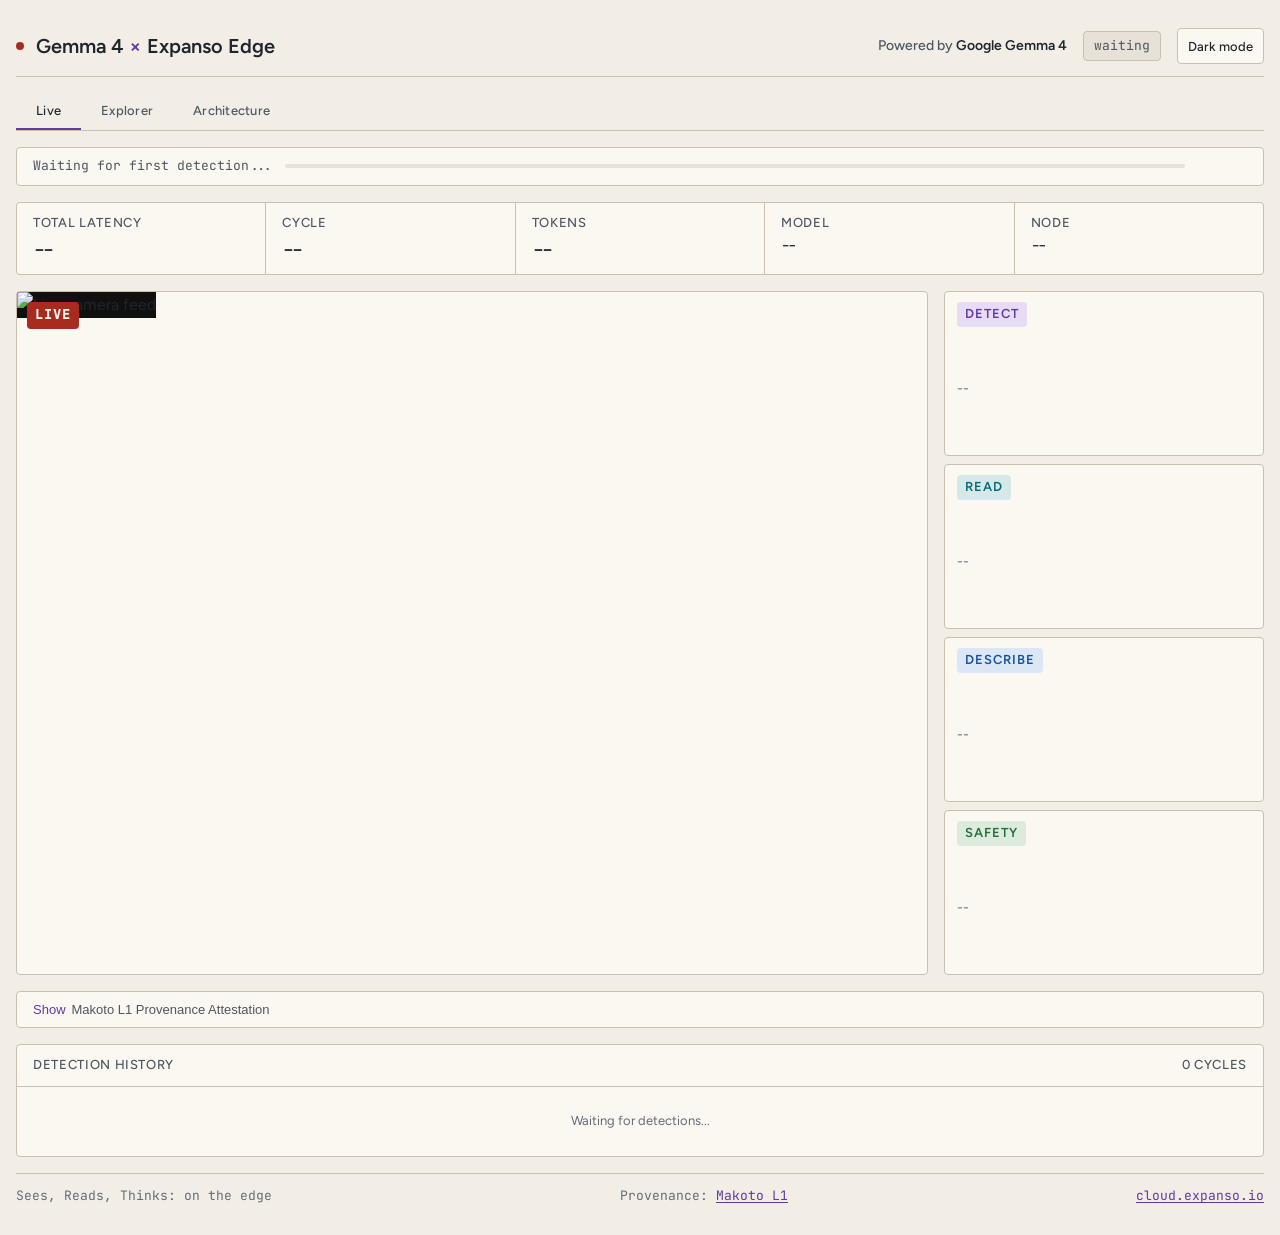
==== commit 1beb439e: "Publish the complete demo page structure" ====
--- a/web/static/index.html
+++ b/web/static/index.html
@@ -829,6 +829,42 @@
       text-overflow: ellipsis;
     }
 
+    .arch-instructions {
+      display: grid;
+      grid-template-columns: repeat(2, minmax(0, 1fr));
+      gap: 16px;
+      max-width: 960px;
+      margin: 0 auto;
+      padding: 0 0 32px;
+    }
+    .arch-instruction {
+      min-width: 0;
+      border: 1px solid var(--border);
+      border-radius: var(--radius);
+      background: var(--bg-surface);
+      padding: 18px;
+    }
+    .arch-instruction h3 {
+      font-size: 16px;
+      margin-bottom: 6px;
+    }
+    .arch-instruction p {
+      color: var(--text-secondary);
+      margin-bottom: 12px;
+    }
+    .arch-instruction pre {
+      max-width: 100%;
+      overflow: hidden;
+      border: 1px solid var(--border);
+      border-radius: var(--radius);
+      background: var(--bg-base);
+      padding: 10px;
+      color: var(--text-primary);
+      font: 13px/1.55 var(--font-mono);
+      white-space: pre-wrap;
+      overflow-wrap: anywhere;
+    }
+
     /* ── Footer ─────────────────────────── */
     .footer {
       padding: 12px 0;
@@ -863,6 +899,7 @@
       .history-row .desc { display: none; }
       .stage-io { grid-template-columns: 1fr; }
       .explorer-heading, .stage-title-row { align-items: flex-start; flex-direction: column; }
+      .arch-instructions { grid-template-columns: 1fr; }
       .footer { flex-wrap: wrap; gap: 6px 12px; }
     }
   </style>
@@ -999,7 +1036,24 @@
           </div>
           <span class="explorer-count" id="explorerCount">Loading stages</span>
         </div>
-        <nav class="stage-rail" id="stageRail" aria-label="Pipeline stages"></nav>
+        <nav class="stage-rail" id="stageRail" aria-label="Pipeline stages">
+          <button class="stage-dot" type="button" data-stage-id="capture"
+            aria-current="step" aria-label="1. Capture">1</button>
+          <button class="stage-dot" type="button" data-stage-id="detect"
+            aria-label="2. Detect">2</button>
+          <button class="stage-dot" type="button" data-stage-id="read"
+            aria-label="3. Read">3</button>
+          <button class="stage-dot" type="button" data-stage-id="describe"
+            aria-label="4. Describe">4</button>
+          <button class="stage-dot" type="button" data-stage-id="safety"
+            aria-label="5. Safety">5</button>
+          <button class="stage-dot" type="button" data-stage-id="schema"
+            aria-label="6. Schema">6</button>
+          <button class="stage-dot" type="button" data-stage-id="attest"
+            aria-label="7. Attest">7</button>
+          <button class="stage-dot" type="button" data-stage-id="fanout"
+            aria-label="8. Fan-out">8</button>
+        </nav>
         <article class="stage-card" id="stageCard" aria-live="polite">
           <p>Loading the verification record...</p>
         </article>
@@ -1010,7 +1064,7 @@
     <div class="tab-content" id="tab-arch" role="tabpanel"
       aria-labelledby="tab-button-arch">
 
-      <div class="arch-hero">
+      <div class="arch-hero" id="explanation">
         <h2>One Frame. Four <span class="gemma">Gemma 4</span> Analyses.<br>Shipped by <span class="edge">Expanso Edge</span>.</h2>
         <p>Every frame passes through four sequential inference modes, gets structured into a typed schema, receives a provenance attestation, and fans out to three configured outputs.</p>
       </div>
@@ -1117,11 +1171,34 @@
         </div>
       </div>
 
+      <div class="arch-instructions">
+        <section class="arch-instruction" id="runInstructions">
+          <h3>Run the checked fixture</h3>
+          <p>
+            Replay one bounded frame through Expanso Edge and compare the
+            JSONL output with the dashboard receipt. This path makes no model
+            call.
+          </p>
+          <pre><code>just fixture-run</code></pre>
+        </section>
+        <section class="arch-instruction" id="deployInstructions">
+          <h3>Deploy from Expanso Cloud</h3>
+          <p>
+            Install the Jetson node label, start its Cloud-connected Edge
+            agent, then deploy the generated job from an authenticated operator
+            machine.
+          </p>
+          <pre><code>./scripts/setup-jetson.sh
+./scripts/demo-ctl start
+./scripts/deploy.sh</code></pre>
+        </section>
+      </div>
+
     </div><!-- /tab-arch -->
 
     <!-- Footer -->
     <footer class="footer">
-      <span>Sees, Reads, Thinks — on the edge</span>
+      <span>Sees, Reads, Thinks: on the edge</span>
       <span>Provenance: <a href="https://usemakoto.dev" target="_blank">Makoto L1</a></span>
       <span><a href="https://cloud.expanso.io" target="_blank">cloud.expanso.io</a></span>
     </footer>
@@ -1131,7 +1208,7 @@
   <script>
     let cycleCount = 0;
     let lastDetectionTime = null;
-    let cycleInterval = 5; // seconds — matches CAPTURE_INTERVAL
+    let cycleInterval = 5; // seconds; matches CAPTURE_INTERVAL
     let timerHandle = null;
     let explorerStages = [];
     let explorerIndex = 0;
@@ -1308,7 +1385,7 @@
             '</div>' +
             riskMeter +
             '<div class="safety-detail">risk: ' + risk + '/5' +
-              ((!safe && detail) ? ' — ' + esc(detail) : '') +
+              ((!safe && detail) ? ': ' + esc(detail) : '') +
             '</div>' +
           '</div>';
 
@@ -1422,6 +1499,7 @@
         const button = document.createElement('button');
         button.type = 'button';
         button.className = 'stage-dot';
+        button.dataset.stageId = stage.id;
         button.textContent = index + 1;
         button.setAttribute('aria-label', (index + 1) + '. ' + stage.name);
         button.addEventListener('click', () => renderStage(index));
